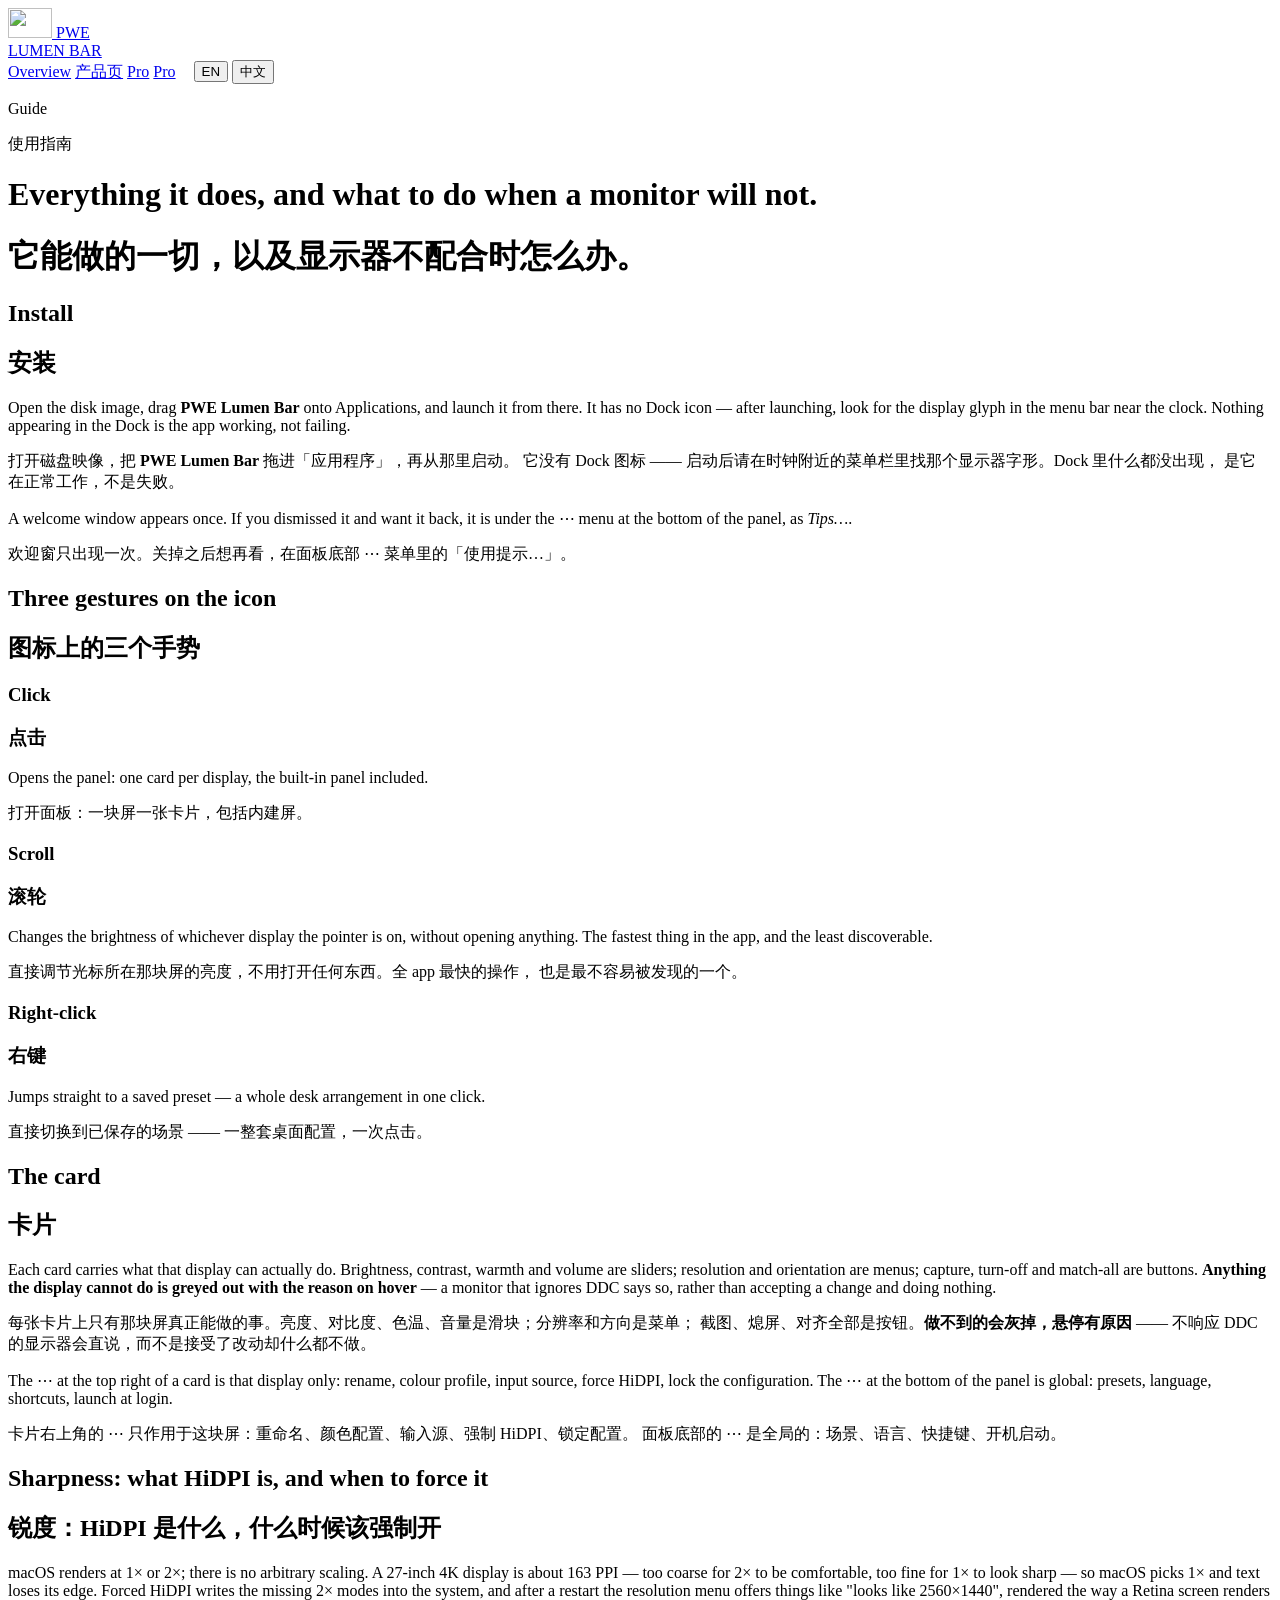
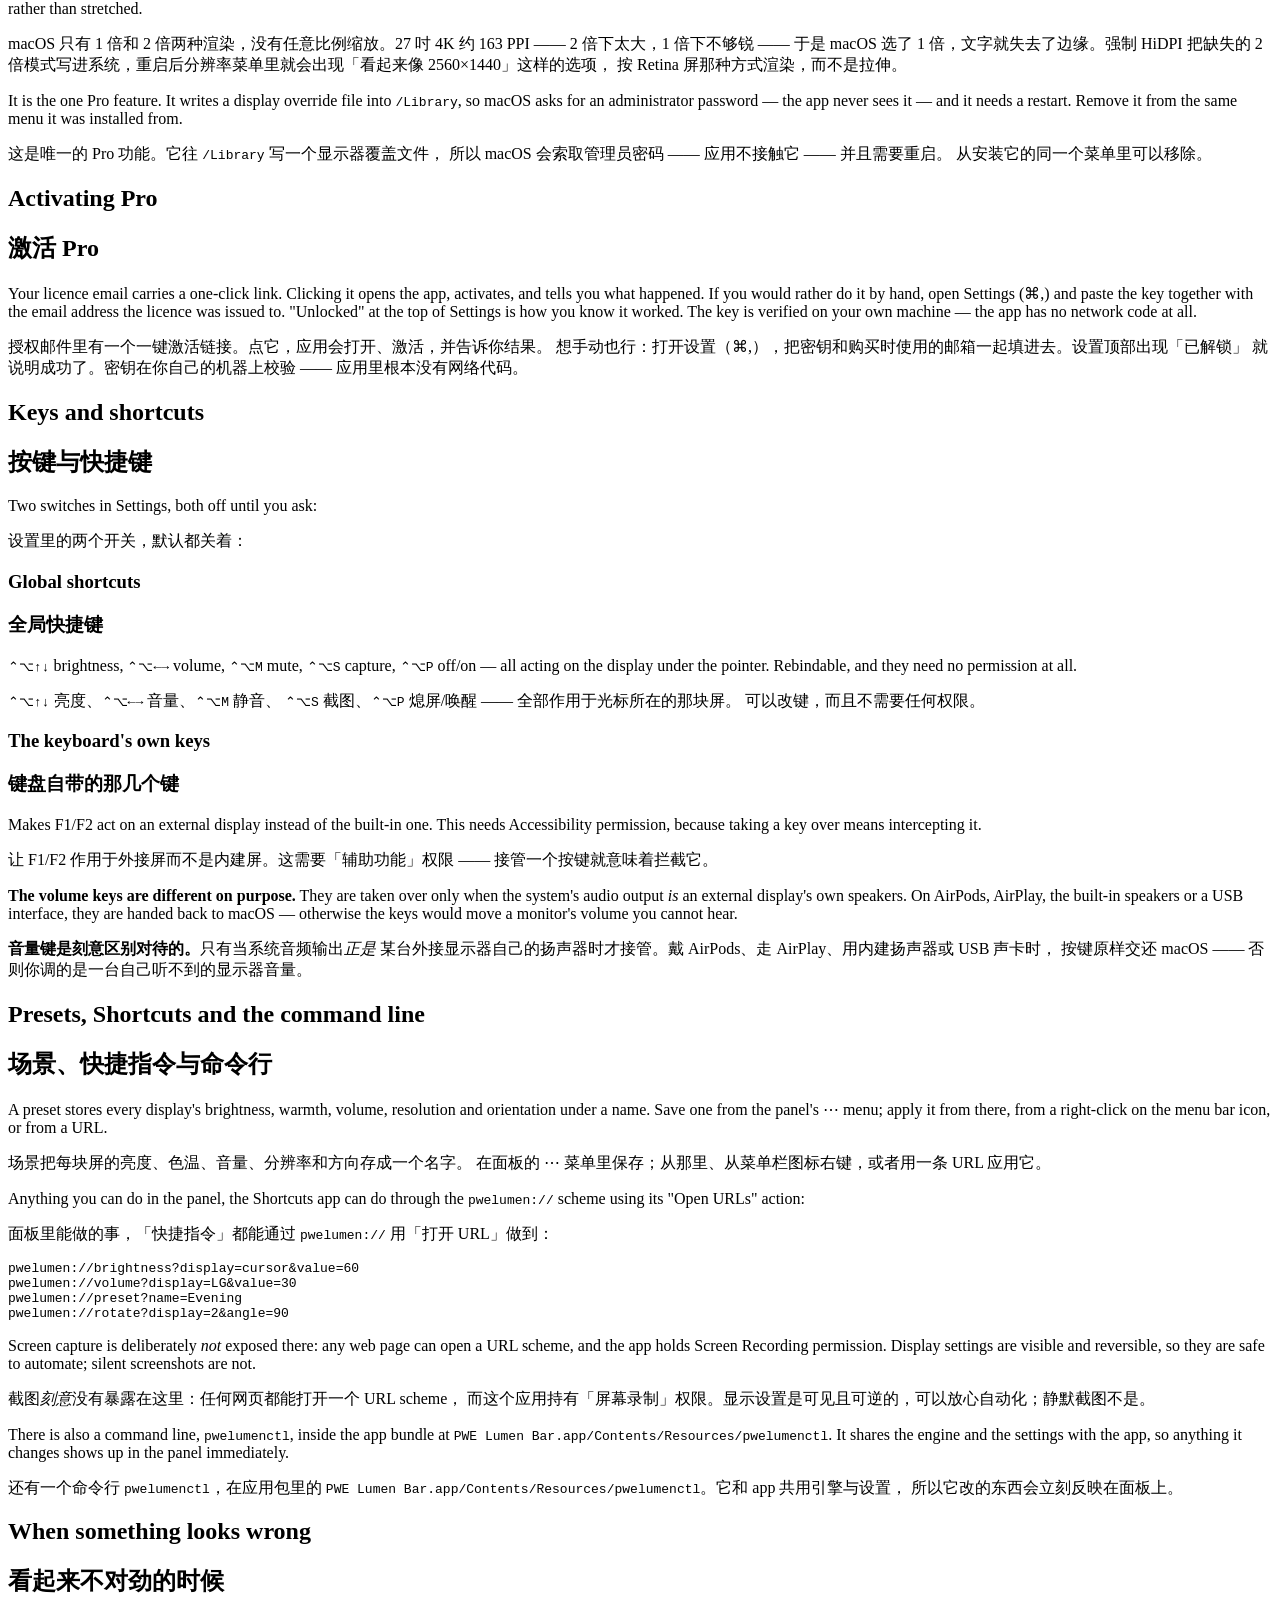
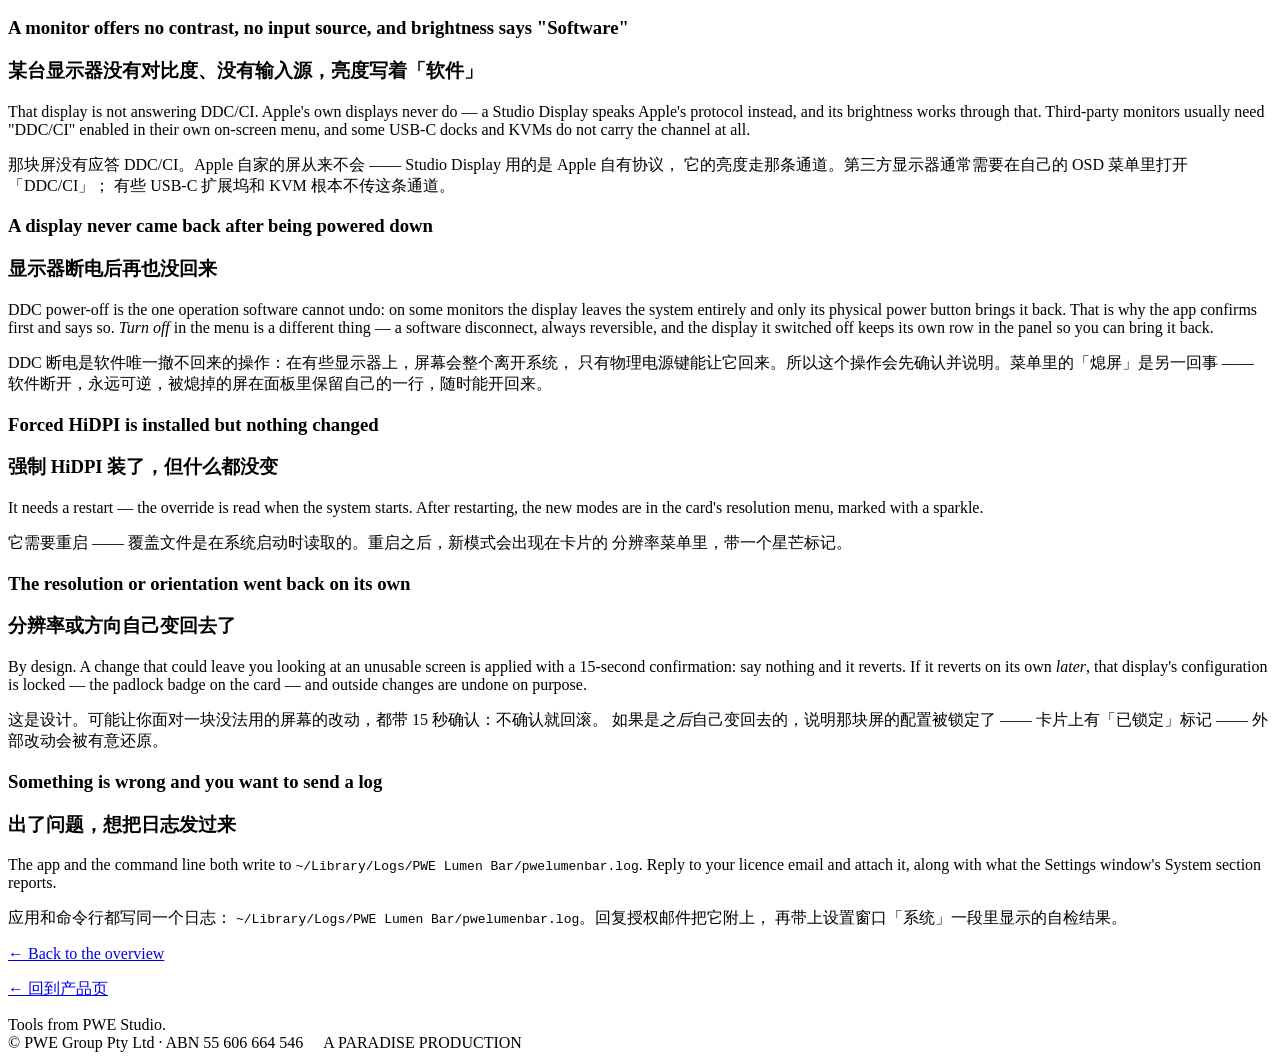
==== site/public/lumen/guide.html @ f070adae "Ship the landing page at /lumen, priced, with a guide The page moves to /lumen to match the URL the " ====
<!DOCTYPE html>
<html lang="en">
<head>
<meta charset="utf-8">
<meta name="viewport" content="width=device-width, initial-scale=1">
<title>PWE Lumen Bar — guide</title>
<meta name="description" content="How to use PWE Lumen Bar: the three menu bar gestures, the panel, presets, HiDPI, shortcuts, the URL scheme, the command line, and what to do when a monitor will not cooperate.">
<link rel="preconnect" href="https://fonts.googleapis.com">
<link rel="preconnect" href="https://fonts.gstatic.com" crossorigin>
<link href="https://fonts.googleapis.com/css2?family=Inter:wght@400;500;600&family=Playfair+Display:wght@500;600&display=swap" rel="stylesheet">
<link rel="stylesheet" href="/style.css">
<link rel="icon" href="/favicon.ico" sizes="any">
<link rel="icon" href="/favicon.svg" type="image/svg+xml">
<link rel="apple-touch-icon" href="/apple-touch-icon.png">
<link rel="manifest" href="/site.webmanifest">
<link rel="canonical" href="https://pwestudio.site/lumen/guide">
<meta property="og:type" content="article">
<meta property="og:site_name" content="PWE Studio">
<meta property="og:url" content="https://pwestudio.site/lumen/guide">
<meta property="og:title" content="PWE Lumen Bar — guide">
<meta property="og:description" content="The three gestures, the panel, presets, HiDPI, shortcuts, automation, and what to do when a monitor will not cooperate.">
<meta name="theme-color" content="#0E1729">
</head>
<body>

<header class="band">
  <div class="wrap wide">
    <div class="bar">
      <a class="lockup" href="/">
        <img src="/wing-amber.svg" alt="" width="44" height="30">
        <span><span class="pwe">PWE</span><br><span class="sub">LUMEN&nbsp;BAR</span></span>
      </a>
      <div style="display:flex;align-items:center;gap:18px">
        <nav>
          <a href="/lumen" data-lang="en">Overview</a>
          <a href="/lumen" data-lang="zh">产品页</a>
          <a href="/lumen#pro" data-lang="en">Pro</a>
          <a href="/lumen#pro" data-lang="zh">Pro</a>
        </nav>
        <div class="langs">
          <button type="button" data-set="en" aria-pressed="true">EN</button>
          <button type="button" data-set="zh" aria-pressed="false">中文</button>
        </div>
      </div>
    </div>

    <p class="eyebrow" data-lang="en">Guide</p>
    <p class="eyebrow" data-lang="zh">使用指南</p>
    <h1 data-lang="en">Everything it does, and what to do when a monitor will not.</h1>
    <h1 data-lang="zh">它能做的一切，以及显示器不配合时怎么办。</h1>
  </div>
</header>

<main class="wrap">

  <h2 data-lang="en">Install</h2>
  <h2 data-lang="zh">安装</h2>
  <p data-lang="en">Open the disk image, drag <strong>PWE Lumen Bar</strong> onto Applications, and launch
    it from there. It has no Dock icon — after launching, look for the display glyph in the menu bar near
    the clock. Nothing appearing in the Dock is the app working, not failing.</p>
  <p data-lang="zh">打开磁盘映像，把 <strong>PWE Lumen Bar</strong> 拖进「应用程序」，再从那里启动。
    它没有 Dock 图标 —— 启动后请在时钟附近的菜单栏里找那个显示器字形。Dock 里什么都没出现，
    是它在正常工作，不是失败。</p>
  <p data-lang="en">A welcome window appears once. If you dismissed it and want it back, it is under the
    ⋯ menu at the bottom of the panel, as <em>Tips…</em>.</p>
  <p data-lang="zh">欢迎窗只出现一次。关掉之后想再看，在面板底部 ⋯ 菜单里的「使用提示…」。</p>

  <h2 data-lang="en">Three gestures on the icon</h2>
  <h2 data-lang="zh">图标上的三个手势</h2>
  <div class="grid">
    <div class="card">
      <h3 data-lang="en">Click</h3>
      <h3 data-lang="zh">点击</h3>
      <p data-lang="en">Opens the panel: one card per display, the built-in panel included.</p>
      <p data-lang="zh">打开面板：一块屏一张卡片，包括内建屏。</p>
    </div>
    <div class="card">
      <h3 data-lang="en">Scroll</h3>
      <h3 data-lang="zh">滚轮</h3>
      <p data-lang="en">Changes the brightness of whichever display the pointer is on, without opening
        anything. The fastest thing in the app, and the least discoverable.</p>
      <p data-lang="zh">直接调节光标所在那块屏的亮度，不用打开任何东西。全 app 最快的操作，
        也是最不容易被发现的一个。</p>
    </div>
    <div class="card">
      <h3 data-lang="en">Right-click</h3>
      <h3 data-lang="zh">右键</h3>
      <p data-lang="en">Jumps straight to a saved preset — a whole desk arrangement in one click.</p>
      <p data-lang="zh">直接切换到已保存的场景 —— 一整套桌面配置，一次点击。</p>
    </div>
  </div>

  <h2 data-lang="en">The card</h2>
  <h2 data-lang="zh">卡片</h2>
  <p data-lang="en">Each card carries what that display can actually do. Brightness, contrast, warmth and
    volume are sliders; resolution and orientation are menus; capture, turn-off and match-all are
    buttons. <strong>Anything the display cannot do is greyed out with the reason on hover</strong> — a
    monitor that ignores DDC says so, rather than accepting a change and doing nothing.</p>
  <p data-lang="zh">每张卡片上只有那块屏真正能做的事。亮度、对比度、色温、音量是滑块；分辨率和方向是菜单；
    截图、熄屏、对齐全部是按钮。<strong>做不到的会灰掉，悬停有原因</strong> ——
    不响应 DDC 的显示器会直说，而不是接受了改动却什么都不做。</p>
  <p data-lang="en">The ⋯ at the top right of a card is that display only: rename, colour profile, input
    source, force HiDPI, lock the configuration. The ⋯ at the bottom of the panel is global: presets,
    language, shortcuts, launch at login.</p>
  <p data-lang="zh">卡片右上角的 ⋯ 只作用于这块屏：重命名、颜色配置、输入源、强制 HiDPI、锁定配置。
    面板底部的 ⋯ 是全局的：场景、语言、快捷键、开机启动。</p>

  <h2 data-lang="en">Sharpness: what HiDPI is, and when to force it</h2>
  <h2 data-lang="zh">锐度：HiDPI 是什么，什么时候该强制开</h2>
  <p data-lang="en">macOS renders at 1× or 2×; there is no arbitrary scaling. A 27-inch 4K display is
    about 163 PPI — too coarse for 2× to be comfortable, too fine for 1× to look sharp — so macOS picks
    1× and text loses its edge. Forced HiDPI writes the missing 2× modes into the system, and after a
    restart the resolution menu offers things like "looks like 2560×1440", rendered the way a Retina
    screen renders rather than stretched.</p>
  <p data-lang="zh">macOS 只有 1 倍和 2 倍两种渲染，没有任意比例缩放。27 吋 4K 约 163 PPI ——
    2 倍下太大，1 倍下不够锐 —— 于是 macOS 选了 1 倍，文字就失去了边缘。强制 HiDPI 把缺失的
    2 倍模式写进系统，重启后分辨率菜单里就会出现「看起来像 2560×1440」这样的选项，
    按 Retina 屏那种方式渲染，而不是拉伸。</p>
  <p data-lang="en">It is the one Pro feature. It writes a display override file into <code>/Library</code>,
    so macOS asks for an administrator password — the app never sees it — and it needs a restart. Remove
    it from the same menu it was installed from.</p>
  <p data-lang="zh">这是唯一的 Pro 功能。它往 <code>/Library</code> 写一个显示器覆盖文件，
    所以 macOS 会索取管理员密码 —— 应用不接触它 —— 并且需要重启。
    从安装它的同一个菜单里可以移除。</p>

  <h2 data-lang="en">Activating Pro</h2>
  <h2 data-lang="zh">激活 Pro</h2>
  <p data-lang="en">Your licence email carries a one-click link. Clicking it opens the app, activates, and
    tells you what happened. If you would rather do it by hand, open Settings (⌘,) and paste the key
    together with the email address the licence was issued to. "Unlocked" at the top of Settings is how
    you know it worked. The key is verified on your own machine — the app has no network code at all.</p>
  <p data-lang="zh">授权邮件里有一个一键激活链接。点它，应用会打开、激活，并告诉你结果。
    想手动也行：打开设置（⌘,），把密钥和购买时使用的邮箱一起填进去。设置顶部出现「已解锁」
    就说明成功了。密钥在你自己的机器上校验 —— 应用里根本没有网络代码。</p>

  <h2 data-lang="en">Keys and shortcuts</h2>
  <h2 data-lang="zh">按键与快捷键</h2>
  <p data-lang="en">Two switches in Settings, both off until you ask:</p>
  <p data-lang="zh">设置里的两个开关，默认都关着：</p>
  <div class="grid">
    <div class="card">
      <h3 data-lang="en">Global shortcuts</h3>
      <h3 data-lang="zh">全局快捷键</h3>
      <p data-lang="en"><code>⌃⌥↑↓</code> brightness, <code>⌃⌥←→</code> volume, <code>⌃⌥M</code> mute,
        <code>⌃⌥S</code> capture, <code>⌃⌥P</code> off/on — all acting on the display under the pointer.
        Rebindable, and they need no permission at all.</p>
      <p data-lang="zh"><code>⌃⌥↑↓</code> 亮度、<code>⌃⌥←→</code> 音量、<code>⌃⌥M</code> 静音、
        <code>⌃⌥S</code> 截图、<code>⌃⌥P</code> 熄屏/唤醒 —— 全部作用于光标所在的那块屏。
        可以改键，而且不需要任何权限。</p>
    </div>
    <div class="card">
      <h3 data-lang="en">The keyboard's own keys</h3>
      <h3 data-lang="zh">键盘自带的那几个键</h3>
      <p data-lang="en">Makes F1/F2 act on an external display instead of the built-in one. This needs
        Accessibility permission, because taking a key over means intercepting it.</p>
      <p data-lang="zh">让 F1/F2 作用于外接屏而不是内建屏。这需要「辅助功能」权限 ——
        接管一个按键就意味着拦截它。</p>
    </div>
  </div>
  <p data-lang="en"><strong>The volume keys are different on purpose.</strong> They are taken over only
    when the system's audio output <em>is</em> an external display's own speakers. On AirPods, AirPlay,
    the built-in speakers or a USB interface, they are handed back to macOS — otherwise the keys would
    move a monitor's volume you cannot hear.</p>
  <p data-lang="zh"><strong>音量键是刻意区别对待的。</strong>只有当系统音频输出<em>正是</em>
    某台外接显示器自己的扬声器时才接管。戴 AirPods、走 AirPlay、用内建扬声器或 USB 声卡时，
    按键原样交还 macOS —— 否则你调的是一台自己听不到的显示器音量。</p>

  <h2 data-lang="en">Presets, Shortcuts and the command line</h2>
  <h2 data-lang="zh">场景、快捷指令与命令行</h2>
  <p data-lang="en">A preset stores every display's brightness, warmth, volume, resolution and
    orientation under a name. Save one from the panel's ⋯ menu; apply it from there, from a right-click
    on the menu bar icon, or from a URL.</p>
  <p data-lang="zh">场景把每块屏的亮度、色温、音量、分辨率和方向存成一个名字。
    在面板的 ⋯ 菜单里保存；从那里、从菜单栏图标右键，或者用一条 URL 应用它。</p>
  <p data-lang="en">Anything you can do in the panel, the Shortcuts app can do through the
    <code>pwelumen://</code> scheme using its "Open URLs" action:</p>
  <p data-lang="zh">面板里能做的事，「快捷指令」都能通过 <code>pwelumen://</code> 用「打开 URL」做到：</p>
  <pre><code>pwelumen://brightness?display=cursor&amp;value=60
pwelumen://volume?display=LG&amp;value=30
pwelumen://preset?name=Evening
pwelumen://rotate?display=2&amp;angle=90</code></pre>
  <p data-lang="en">Screen capture is deliberately <em>not</em> exposed there: any web page can open a
    URL scheme, and the app holds Screen Recording permission. Display settings are visible and
    reversible, so they are safe to automate; silent screenshots are not.</p>
  <p data-lang="zh">截图<em>刻意</em>没有暴露在这里：任何网页都能打开一个 URL scheme，
    而这个应用持有「屏幕录制」权限。显示设置是可见且可逆的，可以放心自动化；静默截图不是。</p>
  <p data-lang="en">There is also a command line, <code>pwelumenctl</code>, inside the app bundle at
    <code>PWE Lumen Bar.app/Contents/Resources/pwelumenctl</code>. It shares the engine and the settings
    with the app, so anything it changes shows up in the panel immediately.</p>
  <p data-lang="zh">还有一个命令行 <code>pwelumenctl</code>，在应用包里的
    <code>PWE Lumen Bar.app/Contents/Resources/pwelumenctl</code>。它和 app 共用引擎与设置，
    所以它改的东西会立刻反映在面板上。</p>

  <h2 data-lang="en">When something looks wrong</h2>
  <h2 data-lang="zh">看起来不对劲的时候</h2>

  <h3 data-lang="en">A monitor offers no contrast, no input source, and brightness says "Software"</h3>
  <h3 data-lang="zh">某台显示器没有对比度、没有输入源，亮度写着「软件」</h3>
  <p data-lang="en">That display is not answering DDC/CI. Apple's own displays never do — a Studio
    Display speaks Apple's protocol instead, and its brightness works through that. Third-party monitors
    usually need "DDC/CI" enabled in their own on-screen menu, and some USB-C docks and KVMs do not carry
    the channel at all.</p>
  <p data-lang="zh">那块屏没有应答 DDC/CI。Apple 自家的屏从来不会 —— Studio Display 用的是 Apple 自有协议，
    它的亮度走那条通道。第三方显示器通常需要在自己的 OSD 菜单里打开「DDC/CI」；
    有些 USB-C 扩展坞和 KVM 根本不传这条通道。</p>

  <h3 data-lang="en">A display never came back after being powered down</h3>
  <h3 data-lang="zh">显示器断电后再也没回来</h3>
  <p data-lang="en">DDC power-off is the one operation software cannot undo: on some monitors the display
    leaves the system entirely and only its physical power button brings it back. That is why the app
    confirms first and says so. <em>Turn off</em> in the menu is a different thing — a software
    disconnect, always reversible, and the display it switched off keeps its own row in the panel so you
    can bring it back.</p>
  <p data-lang="zh">DDC 断电是软件唯一撤不回来的操作：在有些显示器上，屏幕会整个离开系统，
    只有物理电源键能让它回来。所以这个操作会先确认并说明。菜单里的「熄屏」是另一回事 ——
    软件断开，永远可逆，被熄掉的屏在面板里保留自己的一行，随时能开回来。</p>

  <h3 data-lang="en">Forced HiDPI is installed but nothing changed</h3>
  <h3 data-lang="zh">强制 HiDPI 装了，但什么都没变</h3>
  <p data-lang="en">It needs a restart — the override is read when the system starts. After restarting,
    the new modes are in the card's resolution menu, marked with a sparkle.</p>
  <p data-lang="zh">它需要重启 —— 覆盖文件是在系统启动时读取的。重启之后，新模式会出现在卡片的
    分辨率菜单里，带一个星芒标记。</p>

  <h3 data-lang="en">The resolution or orientation went back on its own</h3>
  <h3 data-lang="zh">分辨率或方向自己变回去了</h3>
  <p data-lang="en">By design. A change that could leave you looking at an unusable screen is applied with
    a 15-second confirmation: say nothing and it reverts. If it reverts on its own <em>later</em>, that
    display's configuration is locked — the padlock badge on the card — and outside changes are undone
    on purpose.</p>
  <p data-lang="zh">这是设计。可能让你面对一块没法用的屏幕的改动，都带 15 秒确认：不确认就回滚。
    如果是<em>之后</em>自己变回去的，说明那块屏的配置被锁定了 —— 卡片上有「已锁定」标记 ——
    外部改动会被有意还原。</p>

  <h3 data-lang="en">Something is wrong and you want to send a log</h3>
  <h3 data-lang="zh">出了问题，想把日志发过来</h3>
  <p data-lang="en">The app and the command line both write to
    <code>~/Library/Logs/PWE Lumen Bar/pwelumenbar.log</code>. Reply to your licence email and attach
    it, along with what the Settings window's System section reports.</p>
  <p data-lang="zh">应用和命令行都写同一个日志：
    <code>~/Library/Logs/PWE Lumen Bar/pwelumenbar.log</code>。回复授权邮件把它附上，
    再带上设置窗口「系统」一段里显示的自检结果。</p>

  <p data-lang="en"><a class="cta light" href="/lumen">← Back to the overview</a></p>
  <p data-lang="zh"><a class="cta light" href="/lumen">← 回到产品页</a></p>

</main>

<footer class="wrap wide">
  <span><span class="sig">Tools from PWE Studio.</span><br>© PWE Group Pty Ltd · ABN 55 606 664 546</span>
  <span class="credit"><img src="/wing-navy.svg" alt="" width="16" height="11">A PARADISE PRODUCTION</span>
</footer>

<script>
(function () {
  var saved = null;
  try { saved = localStorage.getItem("pwe-lang"); } catch (e) {}
  var prefersZh = (navigator.language || "en").toLowerCase().indexOf("zh") === 0;
  set(saved || (prefersZh ? "zh" : "en"));
  document.querySelectorAll(".langs button").forEach(function (b) {
    b.addEventListener("click", function () { set(b.dataset.set); });
  });
  function set(l) {
    document.documentElement.lang = l;
    try { localStorage.setItem("pwe-lang", l); } catch (e) {}
    document.querySelectorAll(".langs button").forEach(function (b) {
      b.setAttribute("aria-pressed", String(b.dataset.set === l));
    });
  }
})();
</script>
</body>
</html>
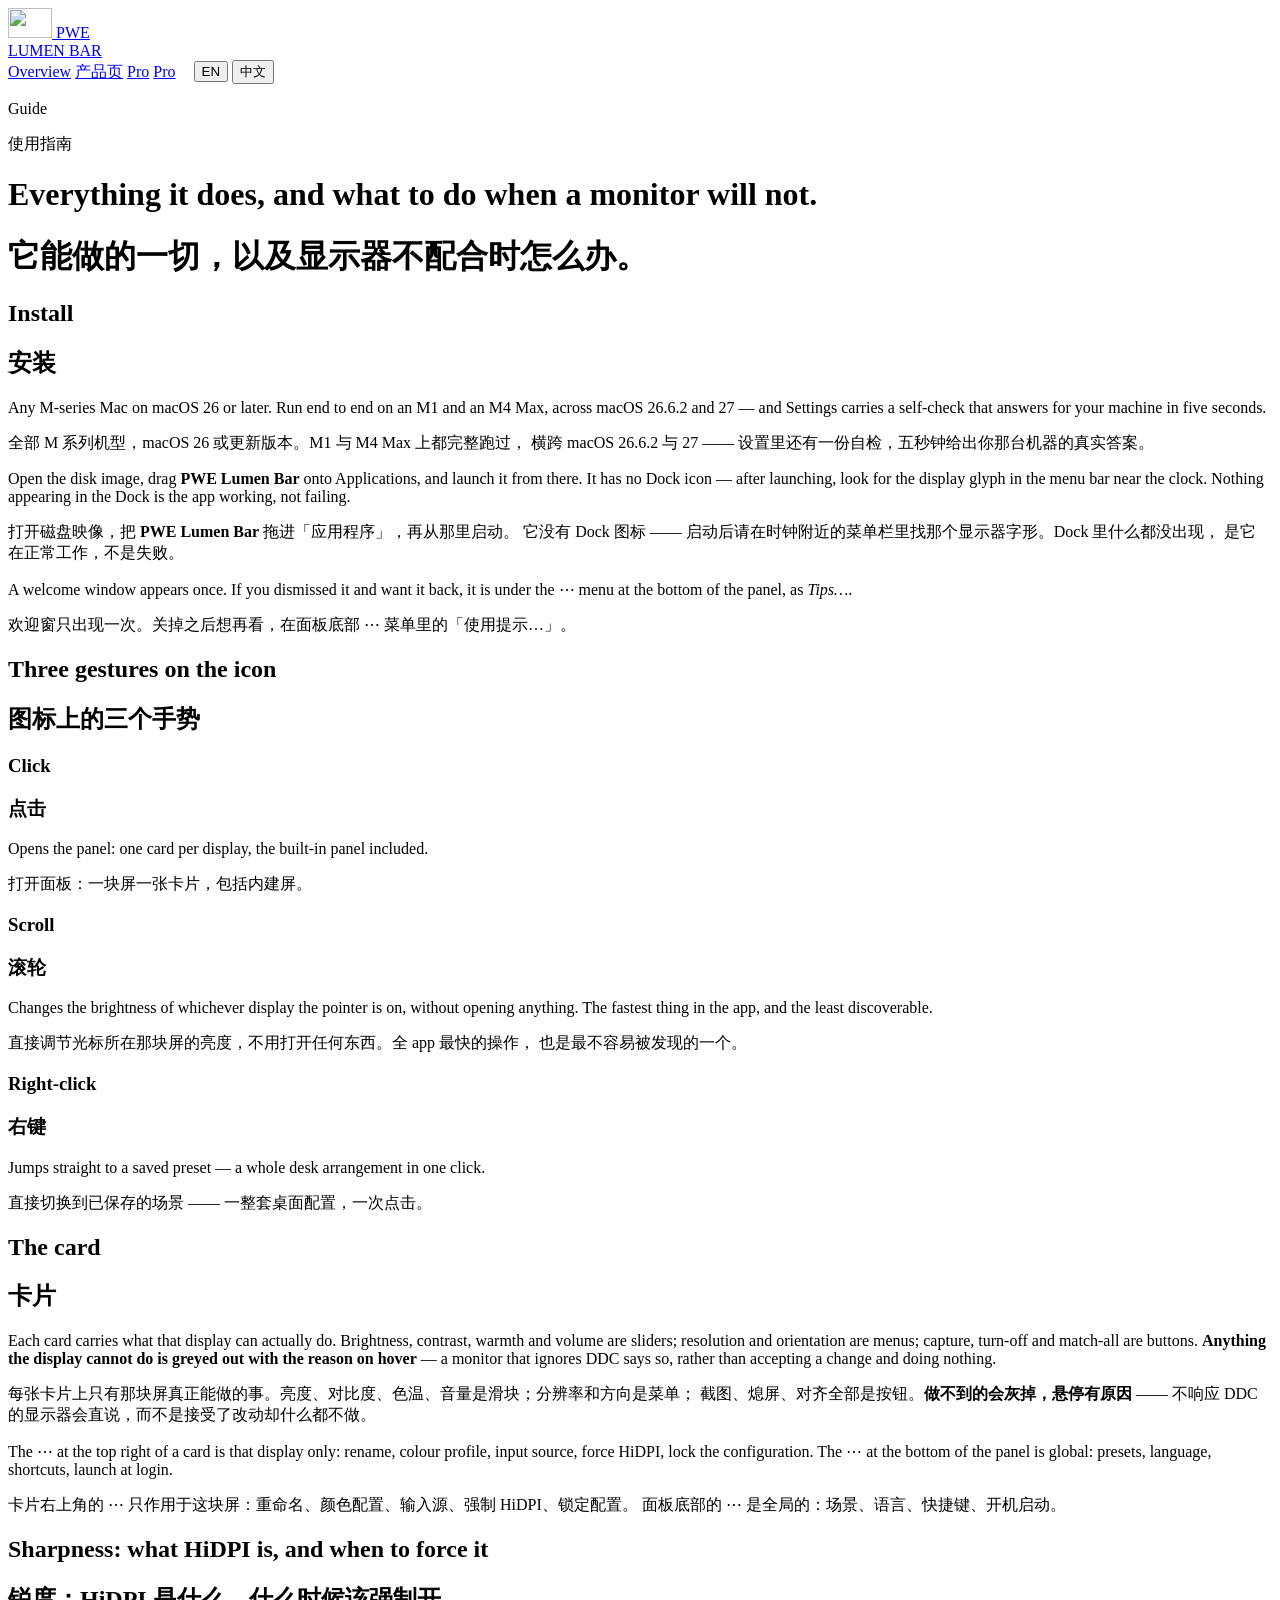
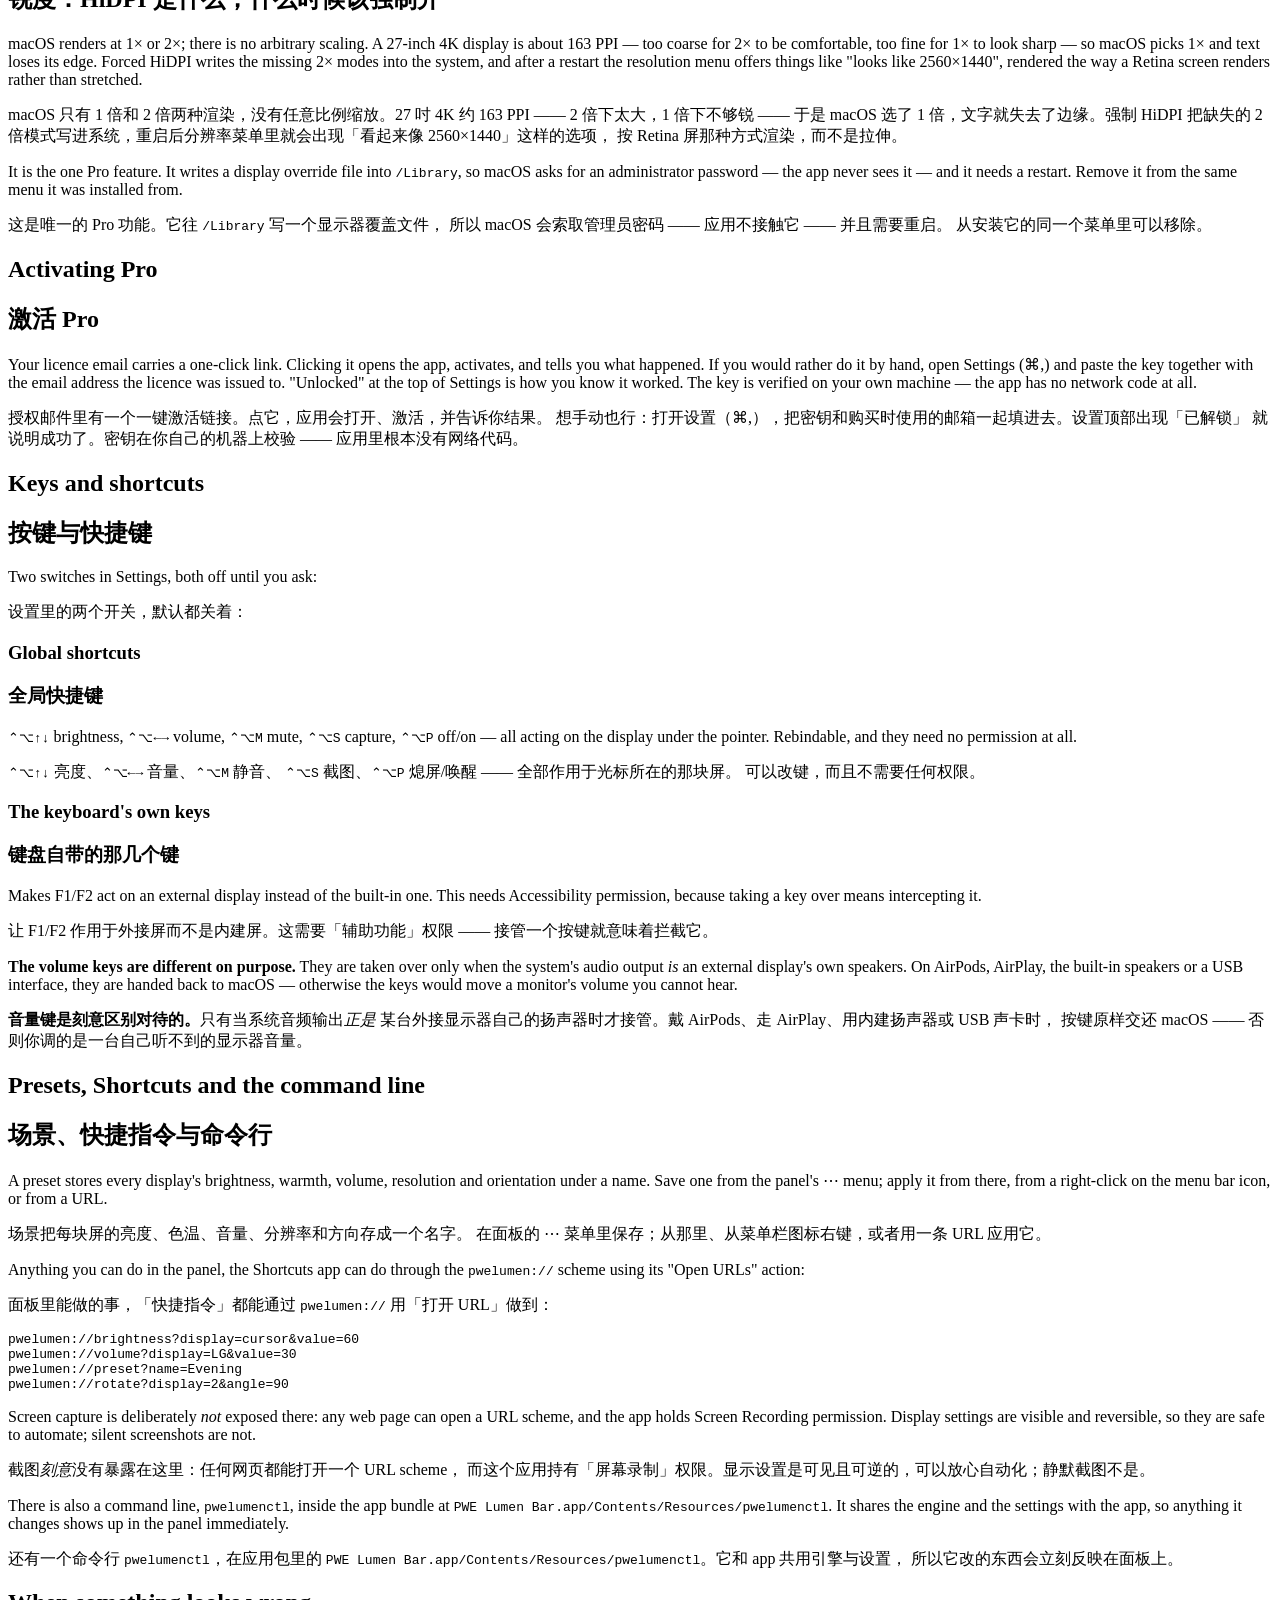
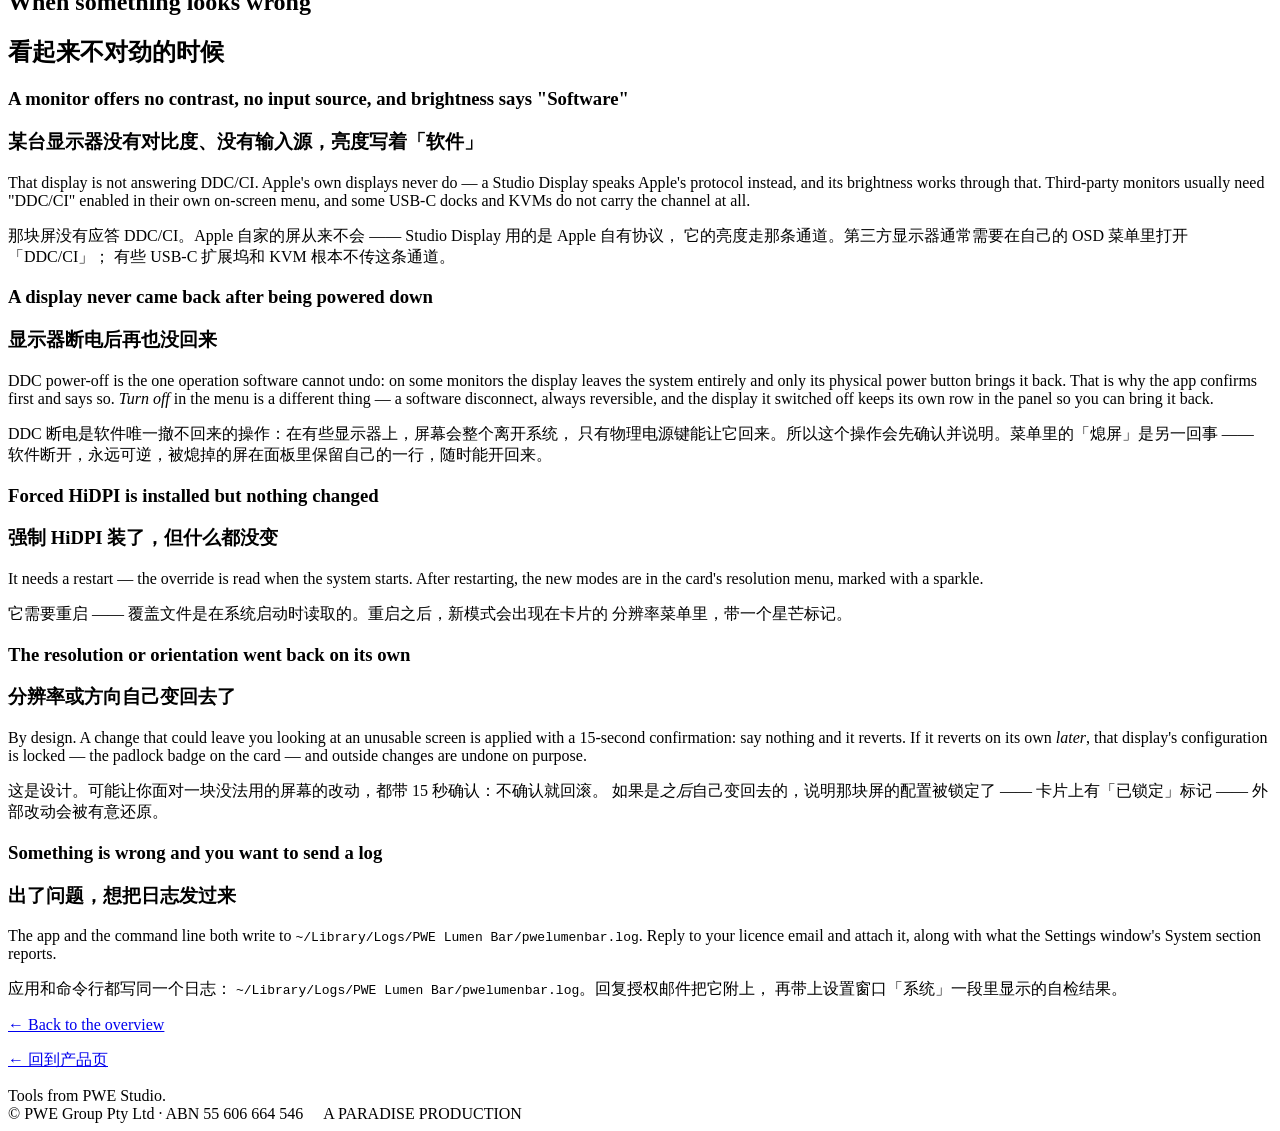
==== commit b858278a: "Say every M-series chip, and say why that is a claim about the code M1 and M4 Max both come back gre" ====
--- a/site/public/lumen/guide.html
+++ b/site/public/lumen/guide.html
@@ -55,6 +55,11 @@
 
   <h2 data-lang="en">Install</h2>
   <h2 data-lang="zh">安装</h2>
+  <p data-lang="en">Any M-series Mac on macOS 26 or later. Run end to end on an M1 and an M4 Max,
+    across macOS 26.6.2 and 27 — and Settings carries a self-check that answers for your machine in
+    five seconds.</p>
+  <p data-lang="zh">全部 M 系列机型，macOS 26 或更新版本。M1 与 M4 Max 上都完整跑过，
+    横跨 macOS 26.6.2 与 27 —— 设置里还有一份自检，五秒钟给出你那台机器的真实答案。</p>
   <p data-lang="en">Open the disk image, drag <strong>PWE Lumen Bar</strong> onto Applications, and launch
     it from there. It has no Dock icon — after launching, look for the display glyph in the menu bar near
     the clock. Nothing appearing in the Dock is the app working, not failing.</p>
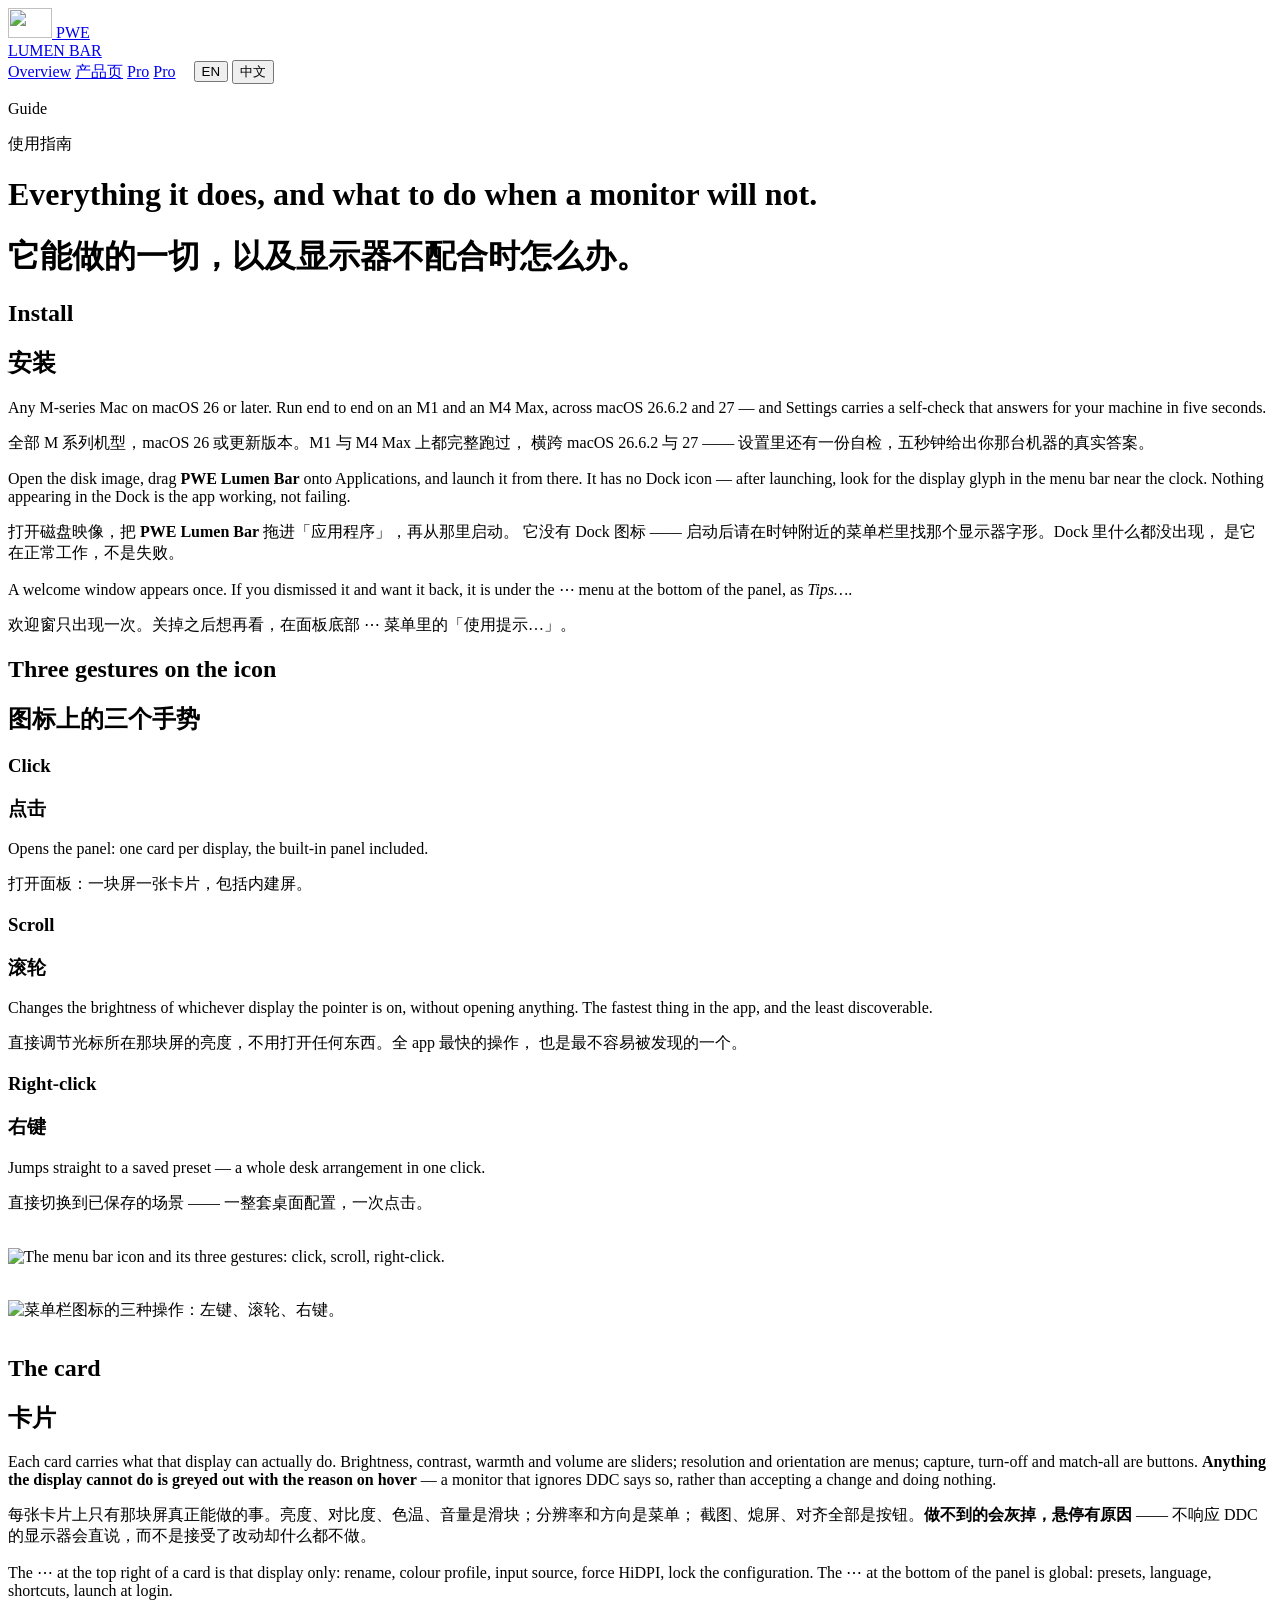
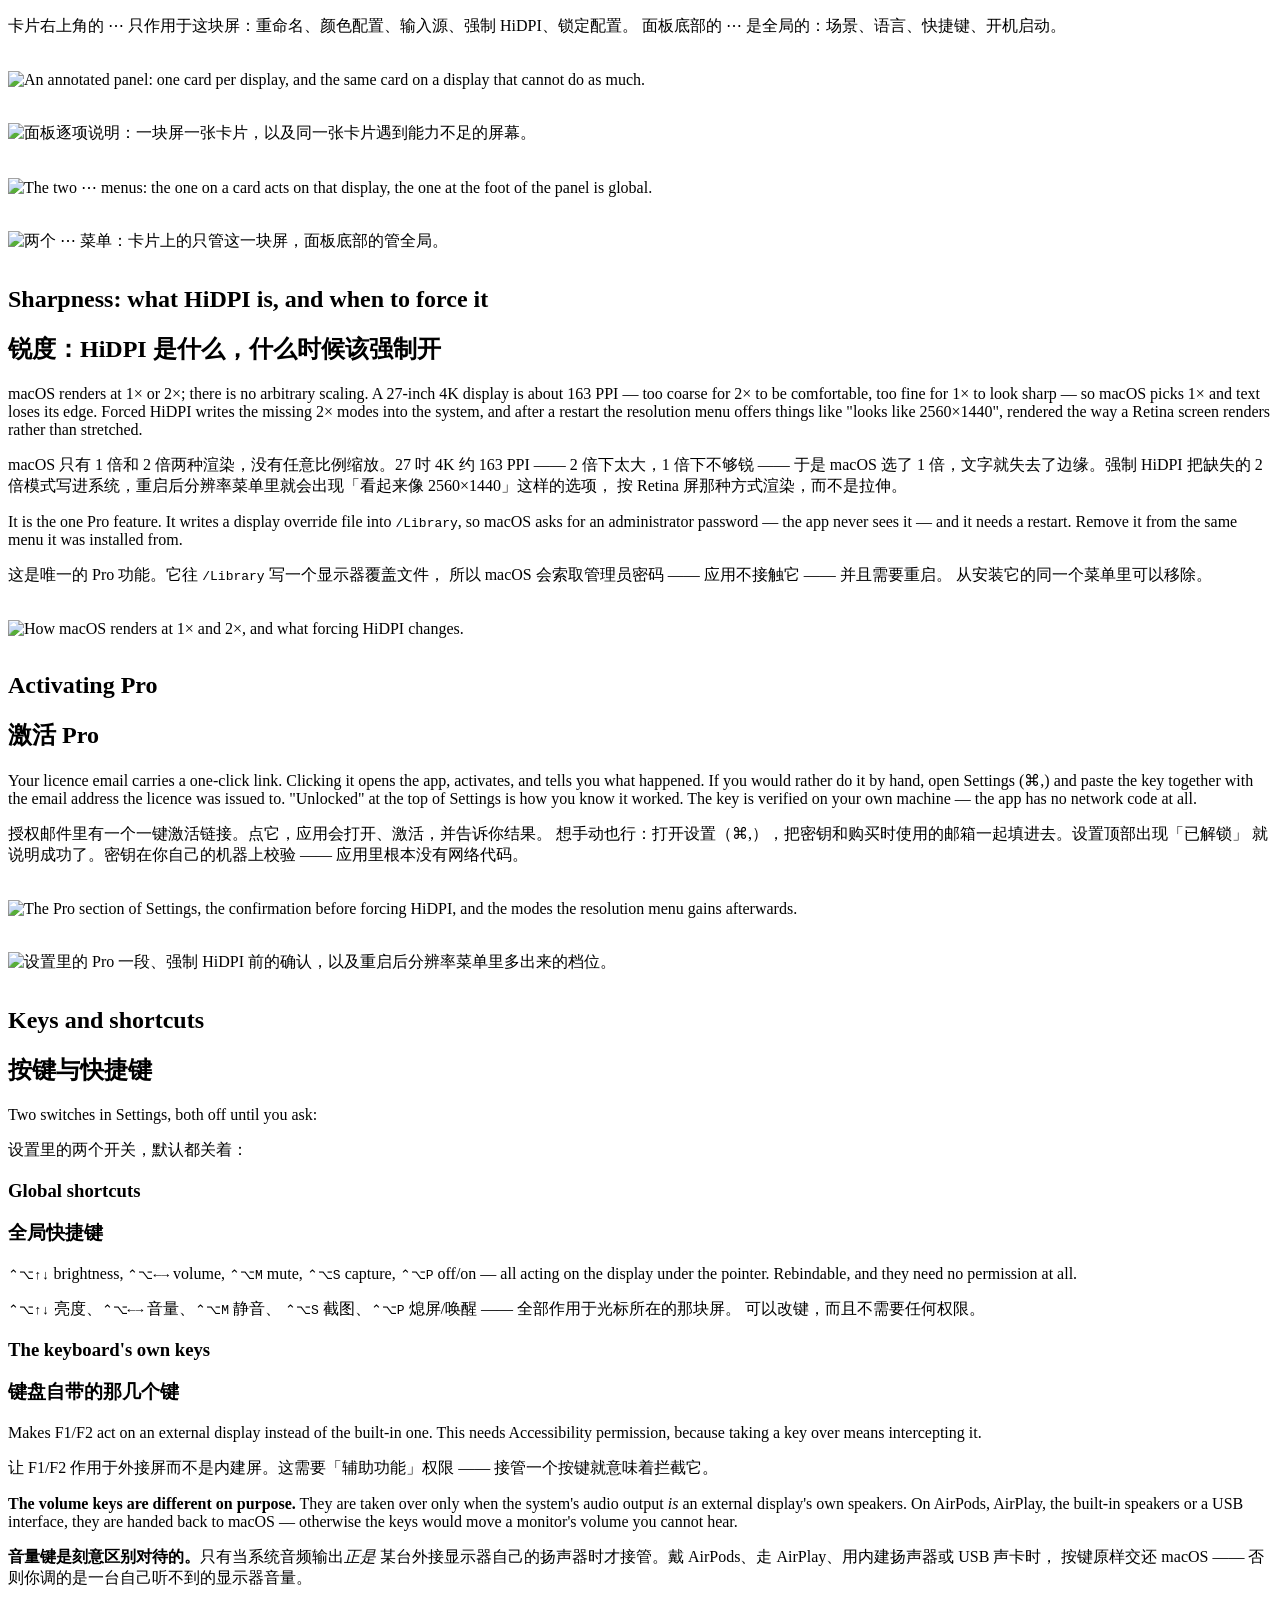
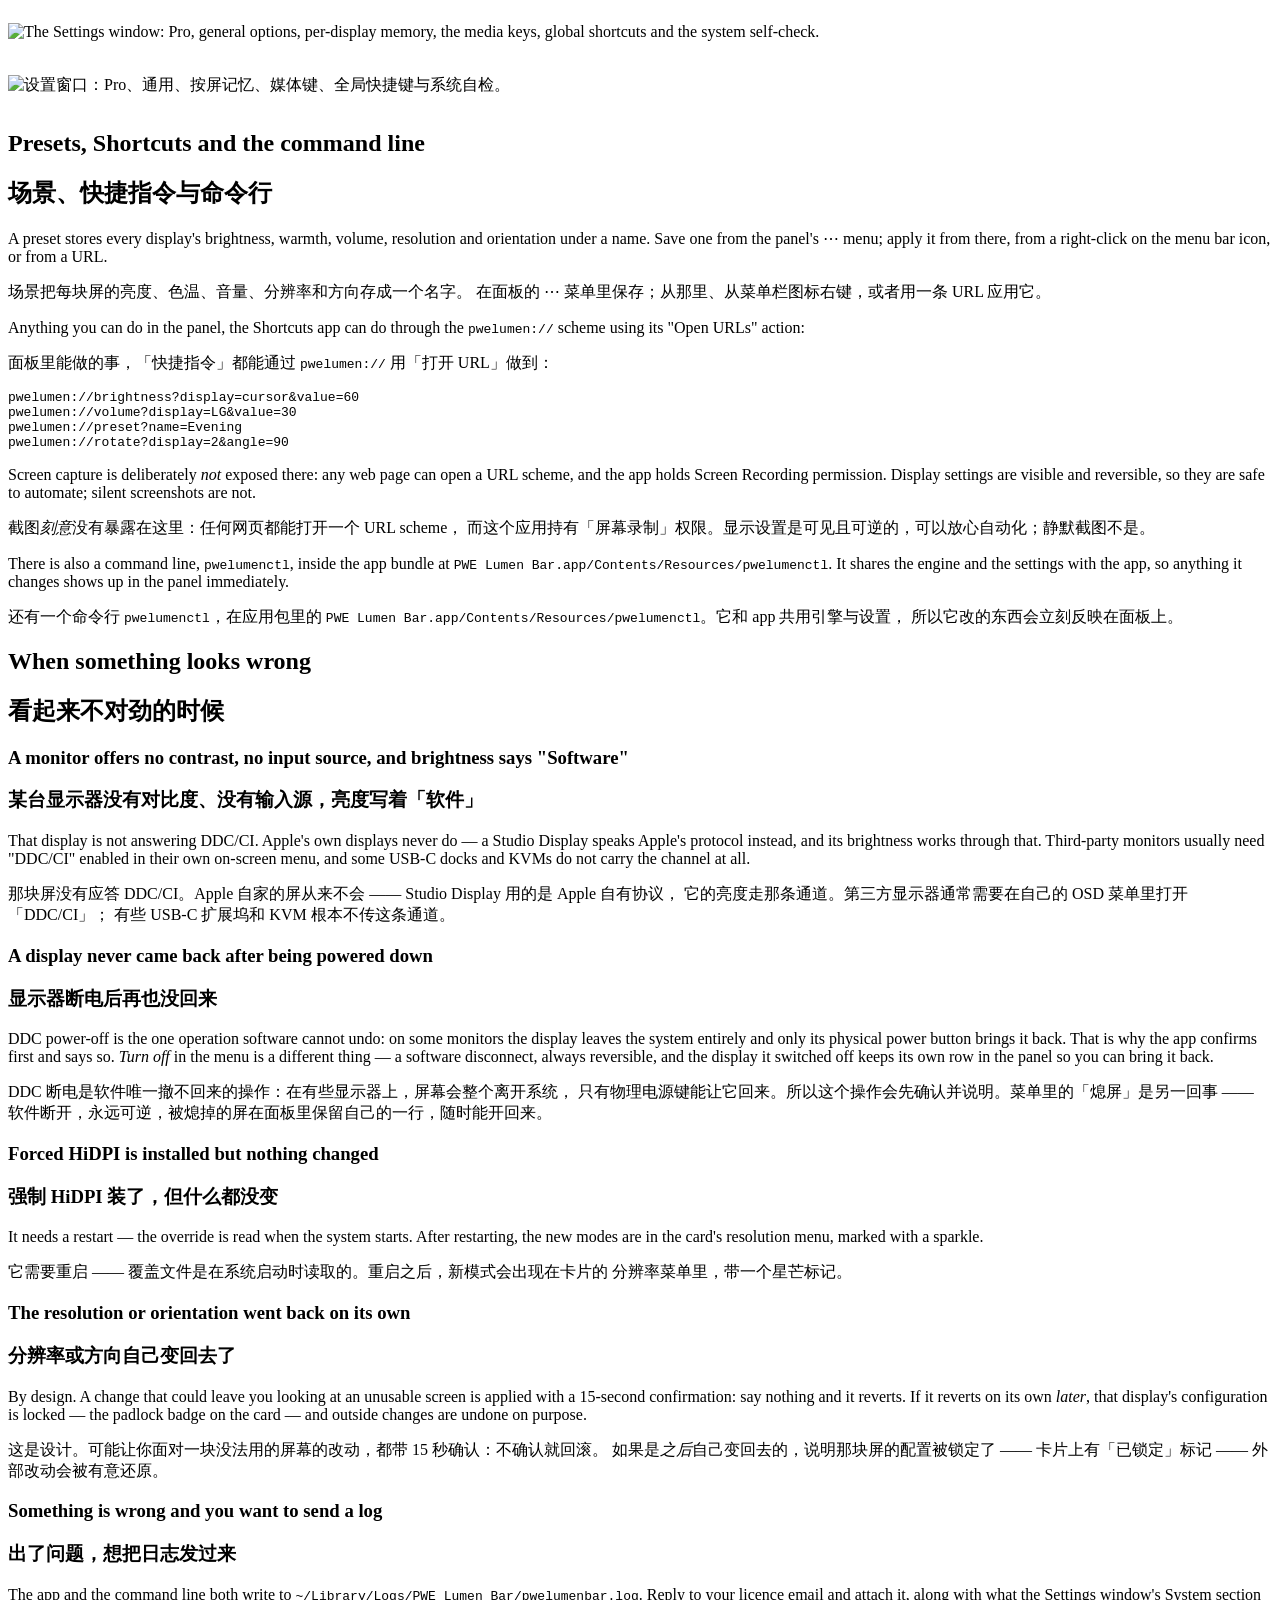
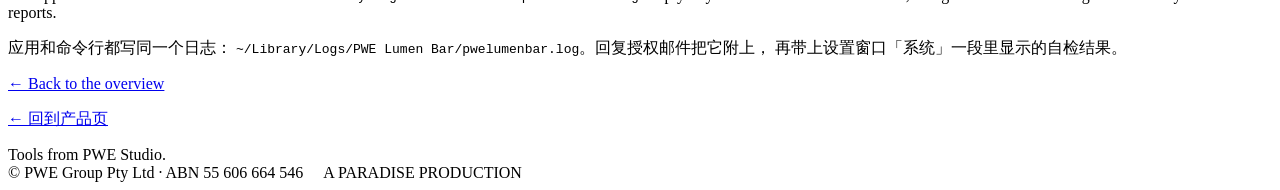
==== commit 69d2810e: "Give every figure an English twin, and put them on the site The guide figures were only ever drawn i" ====
--- a/site/public/lumen/guide.html
+++ b/site/public/lumen/guide.html
@@ -20,6 +20,11 @@
 <meta property="og:title" content="PWE Lumen Bar — guide">
 <meta property="og:description" content="The three gestures, the panel, presets, HiDPI, shortcuts, automation, and what to do when a monitor will not cooperate.">
 <meta name="theme-color" content="#0E1729">
+<style>
+/* Page-local: the figures. Everything else is the shared system in /style.css. */
+.lb-figure { margin: 34px 0; }
+.lb-figure img { display: block; width: 100%; height: auto; }
+</style>
 </head>
 <body>
 
@@ -95,6 +100,13 @@
     </div>
   </div>
 
+  <figure class="lb-figure" data-lang="en">
+    <img src="/lumen/img/guide-menubar-en.svg" alt="The menu bar icon and its three gestures: click, scroll, right-click." loading="lazy">
+  </figure>
+  <figure class="lb-figure" data-lang="zh">
+    <img src="/lumen/img/guide-menubar.svg" alt="菜单栏图标的三种操作：左键、滚轮、右键。" loading="lazy">
+  </figure>
+
   <h2 data-lang="en">The card</h2>
   <h2 data-lang="zh">卡片</h2>
   <p data-lang="en">Each card carries what that display can actually do. Brightness, contrast, warmth and
@@ -109,6 +121,19 @@
     language, shortcuts, launch at login.</p>
   <p data-lang="zh">卡片右上角的 ⋯ 只作用于这块屏：重命名、颜色配置、输入源、强制 HiDPI、锁定配置。
     面板底部的 ⋯ 是全局的：场景、语言、快捷键、开机启动。</p>
+
+  <figure class="lb-figure" data-lang="en">
+    <img src="/lumen/img/guide-menu-en.svg" alt="An annotated panel: one card per display, and the same card on a display that cannot do as much." loading="lazy">
+  </figure>
+  <figure class="lb-figure" data-lang="zh">
+    <img src="/lumen/img/guide-menu.svg" alt="面板逐项说明：一块屏一张卡片，以及同一张卡片遇到能力不足的屏幕。" loading="lazy">
+  </figure>
+  <figure class="lb-figure" data-lang="en">
+    <img src="/lumen/img/guide-actions-menu-en.svg" alt="The two ⋯ menus: the one on a card acts on that display, the one at the foot of the panel is global." loading="lazy">
+  </figure>
+  <figure class="lb-figure" data-lang="zh">
+    <img src="/lumen/img/guide-actions-menu.svg" alt="两个 ⋯ 菜单：卡片上的只管这一块屏，面板底部的管全局。" loading="lazy">
+  </figure>
 
   <h2 data-lang="en">Sharpness: what HiDPI is, and when to force it</h2>
   <h2 data-lang="zh">锐度：HiDPI 是什么，什么时候该强制开</h2>
@@ -128,6 +153,10 @@
     所以 macOS 会索取管理员密码 —— 应用不接触它 —— 并且需要重启。
     从安装它的同一个菜单里可以移除。</p>
 
+  <figure class="lb-figure">
+    <img src="/lumen/img/hidpi-explained.svg" alt="How macOS renders at 1× and 2×, and what forcing HiDPI changes." loading="lazy">
+  </figure>
+
   <h2 data-lang="en">Activating Pro</h2>
   <h2 data-lang="zh">激活 Pro</h2>
   <p data-lang="en">Your licence email carries a one-click link. Clicking it opens the app, activates, and
@@ -138,6 +167,13 @@
     想手动也行：打开设置（⌘,），把密钥和购买时使用的邮箱一起填进去。设置顶部出现「已解锁」
     就说明成功了。密钥在你自己的机器上校验 —— 应用里根本没有网络代码。</p>
 
+  <figure class="lb-figure" data-lang="en">
+    <img src="/lumen/img/guide-pro-en.svg" alt="The Pro section of Settings, the confirmation before forcing HiDPI, and the modes the resolution menu gains afterwards." loading="lazy">
+  </figure>
+  <figure class="lb-figure" data-lang="zh">
+    <img src="/lumen/img/guide-pro.svg" alt="设置里的 Pro 一段、强制 HiDPI 前的确认，以及重启后分辨率菜单里多出来的档位。" loading="lazy">
+  </figure>
+
   <h2 data-lang="en">Keys and shortcuts</h2>
   <h2 data-lang="zh">按键与快捷键</h2>
   <p data-lang="en">Two switches in Settings, both off until you ask:</p>
@@ -169,6 +205,13 @@
   <p data-lang="zh"><strong>音量键是刻意区别对待的。</strong>只有当系统音频输出<em>正是</em>
     某台外接显示器自己的扬声器时才接管。戴 AirPods、走 AirPlay、用内建扬声器或 USB 声卡时，
     按键原样交还 macOS —— 否则你调的是一台自己听不到的显示器音量。</p>
+
+  <figure class="lb-figure" data-lang="en">
+    <img src="/lumen/img/guide-settings-en.svg" alt="The Settings window: Pro, general options, per-display memory, the media keys, global shortcuts and the system self-check." loading="lazy">
+  </figure>
+  <figure class="lb-figure" data-lang="zh">
+    <img src="/lumen/img/guide-settings.svg" alt="设置窗口：Pro、通用、按屏记忆、媒体键、全局快捷键与系统自检。" loading="lazy">
+  </figure>
 
   <h2 data-lang="en">Presets, Shortcuts and the command line</h2>
   <h2 data-lang="zh">场景、快捷指令与命令行</h2>
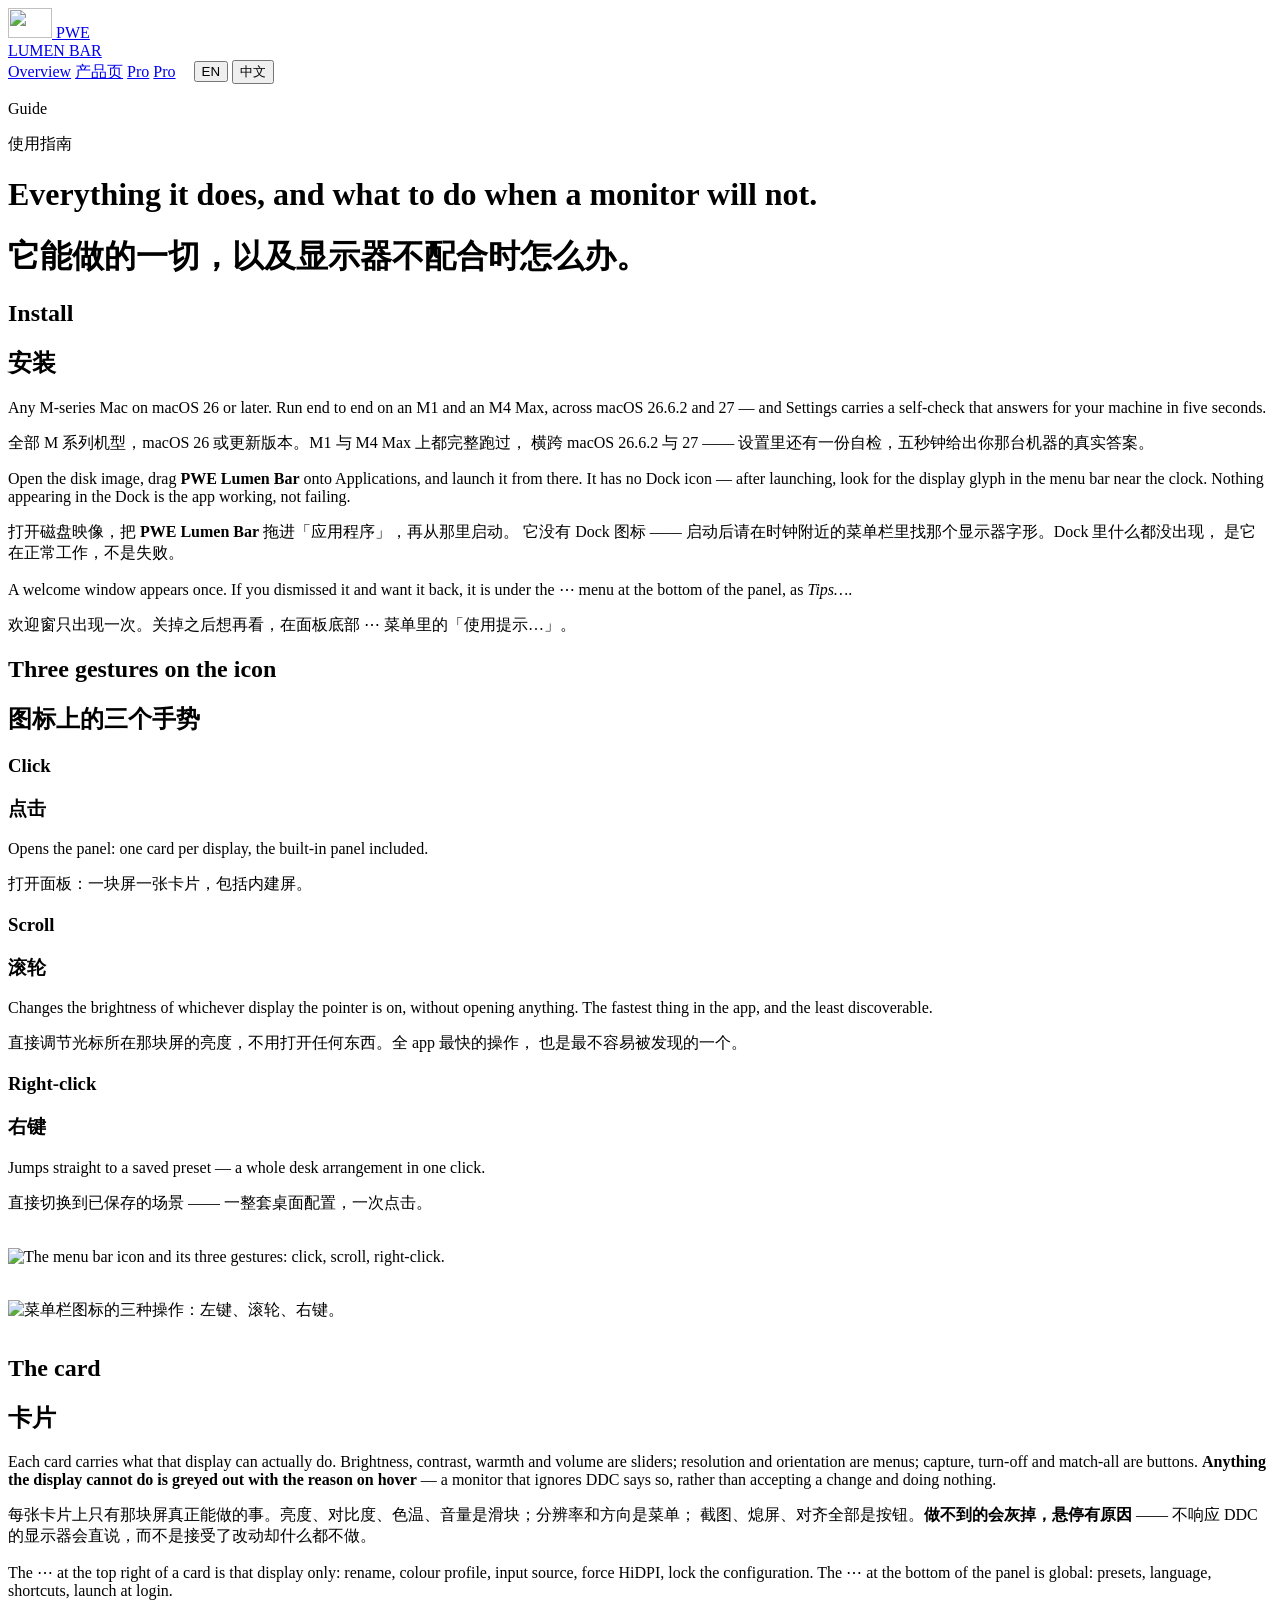
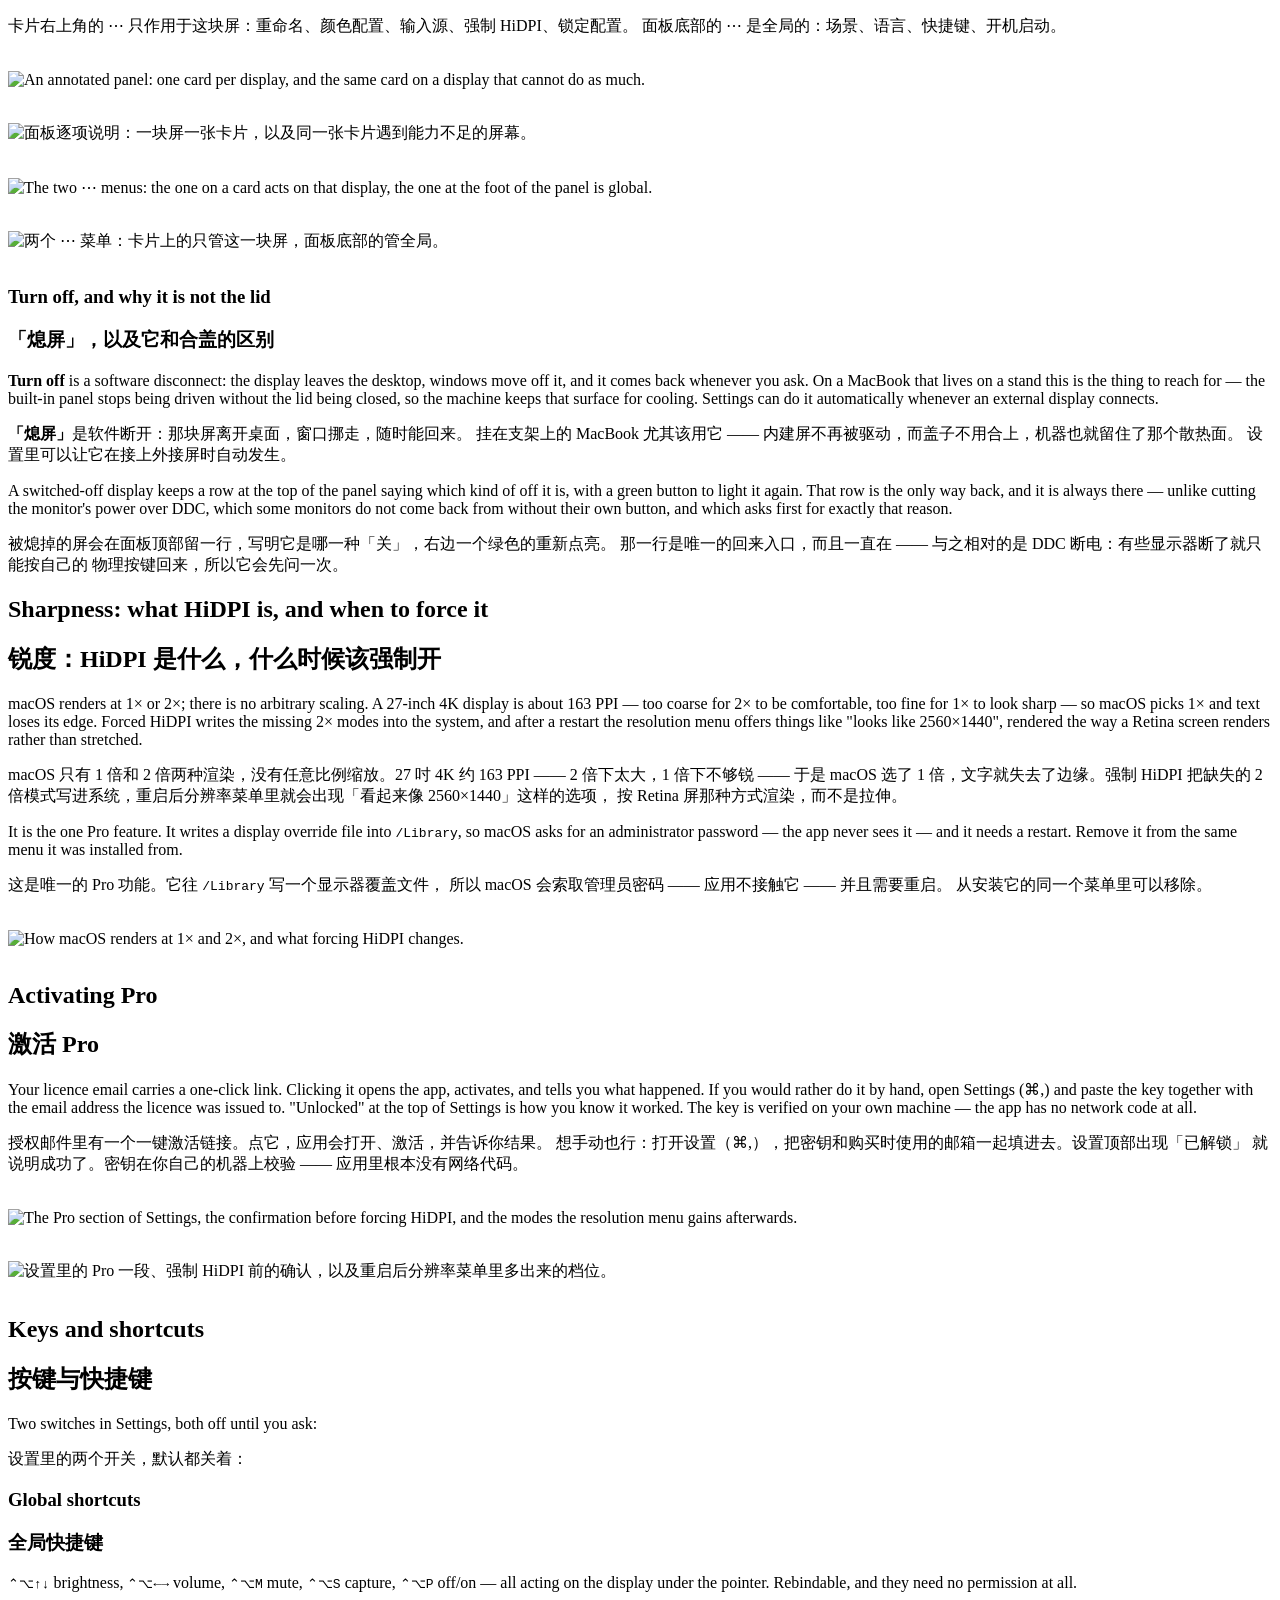
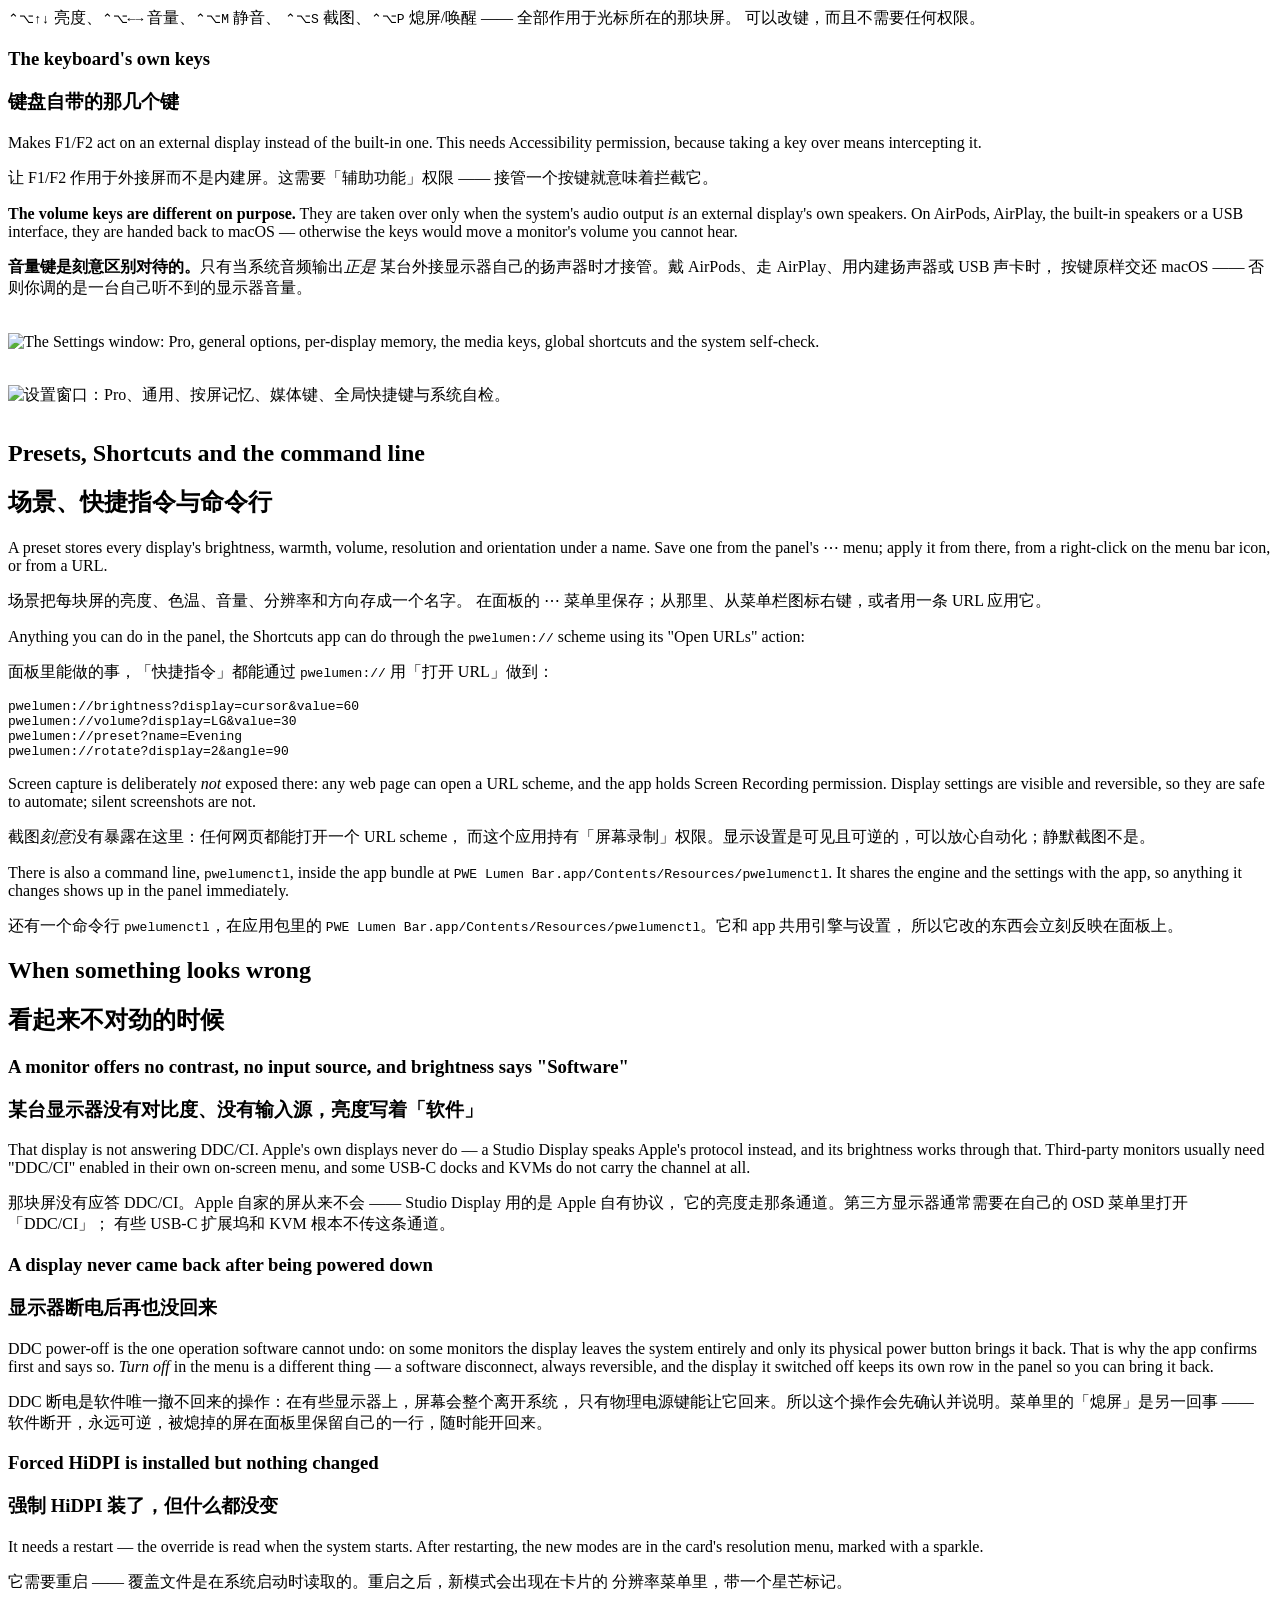
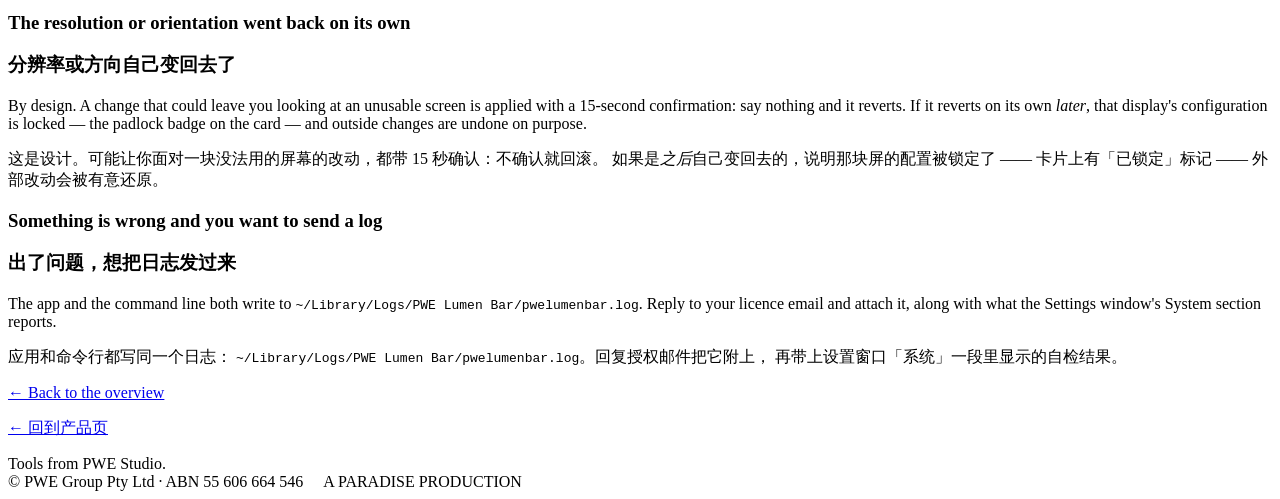
==== commit ae9bc695: "Sell switching one screen off, and put a Studio Display in the hero Turning a display off in softwar" ====
--- a/site/public/lumen/guide.html
+++ b/site/public/lumen/guide.html
@@ -135,6 +135,24 @@
     <img src="/lumen/img/guide-actions-menu.svg" alt="两个 ⋯ 菜单：卡片上的只管这一块屏，面板底部的管全局。" loading="lazy">
   </figure>
 
+  <h3 data-lang="en">Turn off, and why it is not the lid</h3>
+  <h3 data-lang="zh">「熄屏」，以及它和合盖的区别</h3>
+  <p data-lang="en"><strong>Turn off</strong> is a software disconnect: the display leaves the desktop,
+    windows move off it, and it comes back whenever you ask. On a MacBook that lives on a stand this is
+    the thing to reach for — the built-in panel stops being driven without the lid being closed, so the
+    machine keeps that surface for cooling. Settings can do it automatically whenever an external
+    display connects.</p>
+  <p data-lang="zh"><strong>「熄屏」</strong>是软件断开：那块屏离开桌面，窗口挪走，随时能回来。
+    挂在支架上的 MacBook 尤其该用它 —— 内建屏不再被驱动，而盖子不用合上，机器也就留住了那个散热面。
+    设置里可以让它在接上外接屏时自动发生。</p>
+  <p data-lang="en">A switched-off display keeps a row at the top of the panel saying which kind of off
+    it is, with a green button to light it again. That row is the only way back, and it is always
+    there — unlike cutting the monitor's power over DDC, which some monitors do not come back from
+    without their own button, and which asks first for exactly that reason.</p>
+  <p data-lang="zh">被熄掉的屏会在面板顶部留一行，写明它是哪一种「关」，右边一个绿色的重新点亮。
+    那一行是唯一的回来入口，而且一直在 —— 与之相对的是 DDC 断电：有些显示器断了就只能按自己的
+    物理按键回来，所以它会先问一次。</p>
+
   <h2 data-lang="en">Sharpness: what HiDPI is, and when to force it</h2>
   <h2 data-lang="zh">锐度：HiDPI 是什么，什么时候该强制开</h2>
   <p data-lang="en">macOS renders at 1× or 2×; there is no arbitrary scaling. A 27-inch 4K display is
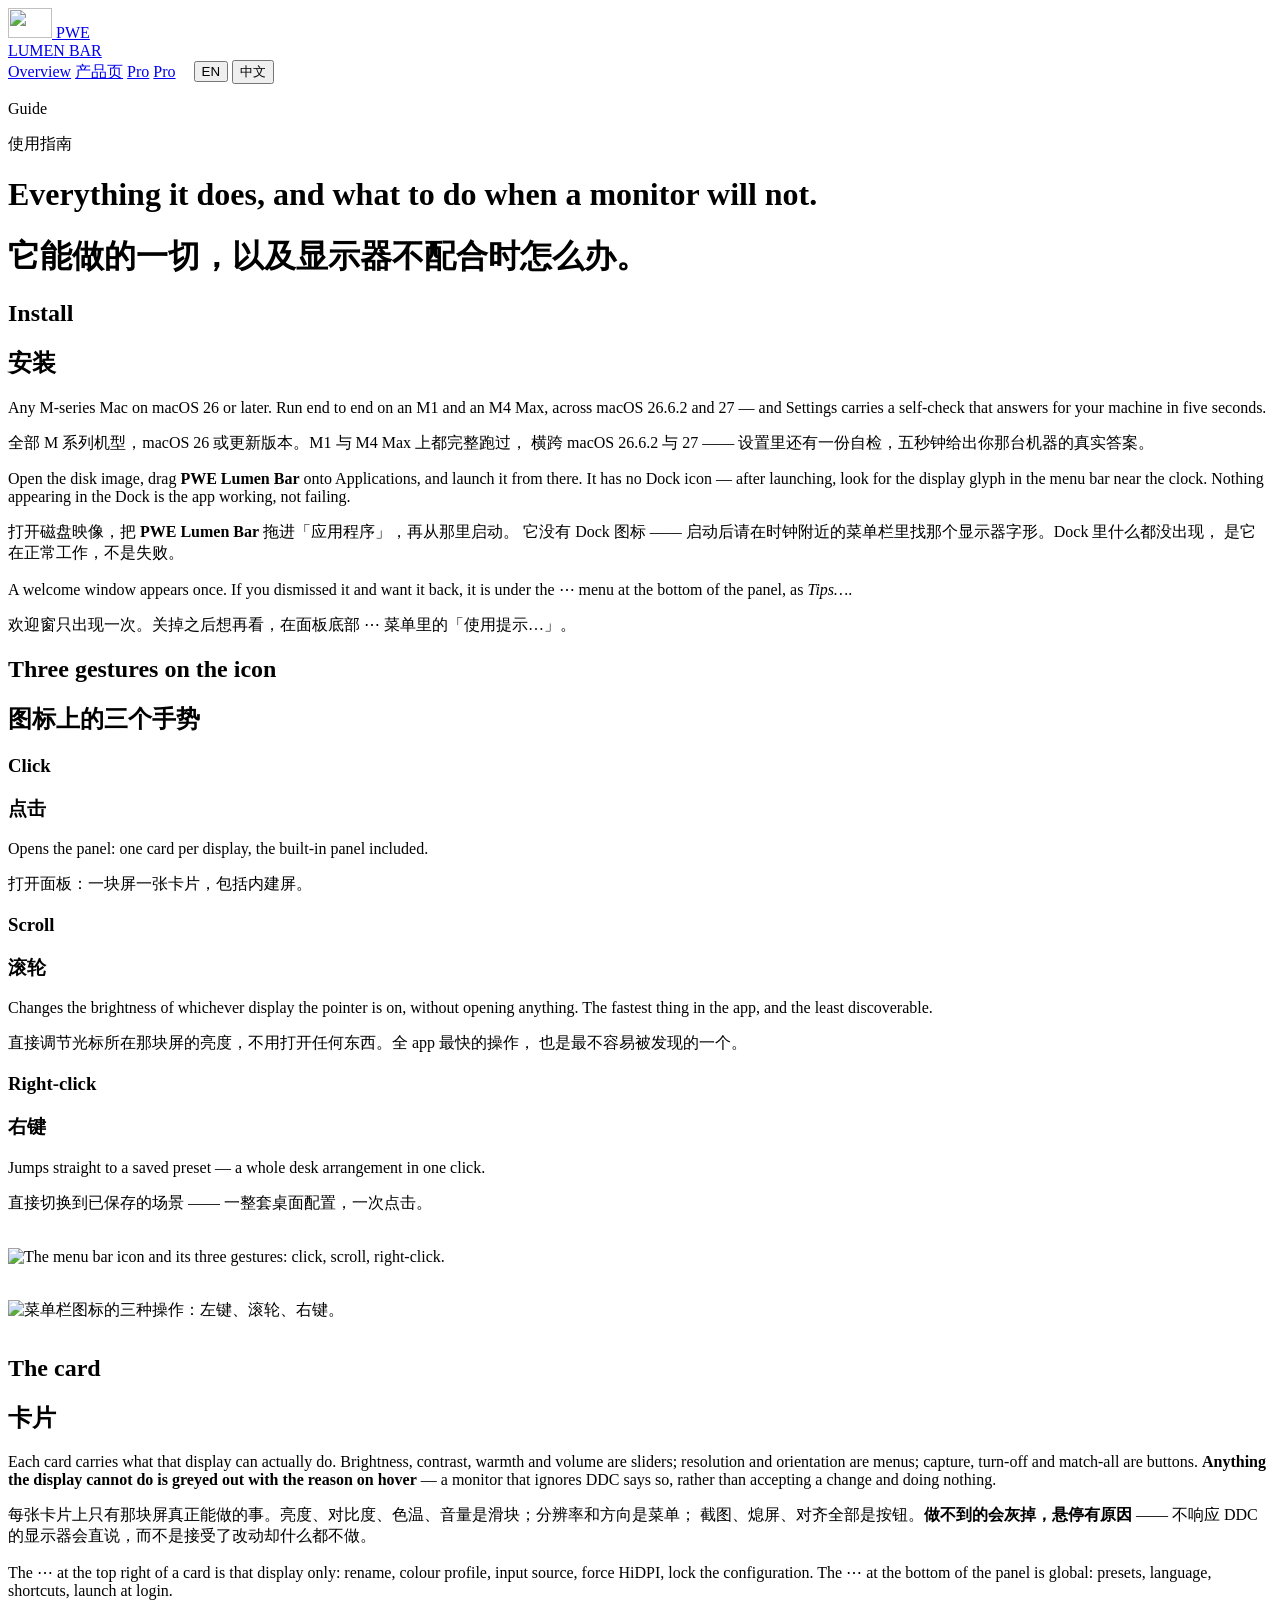
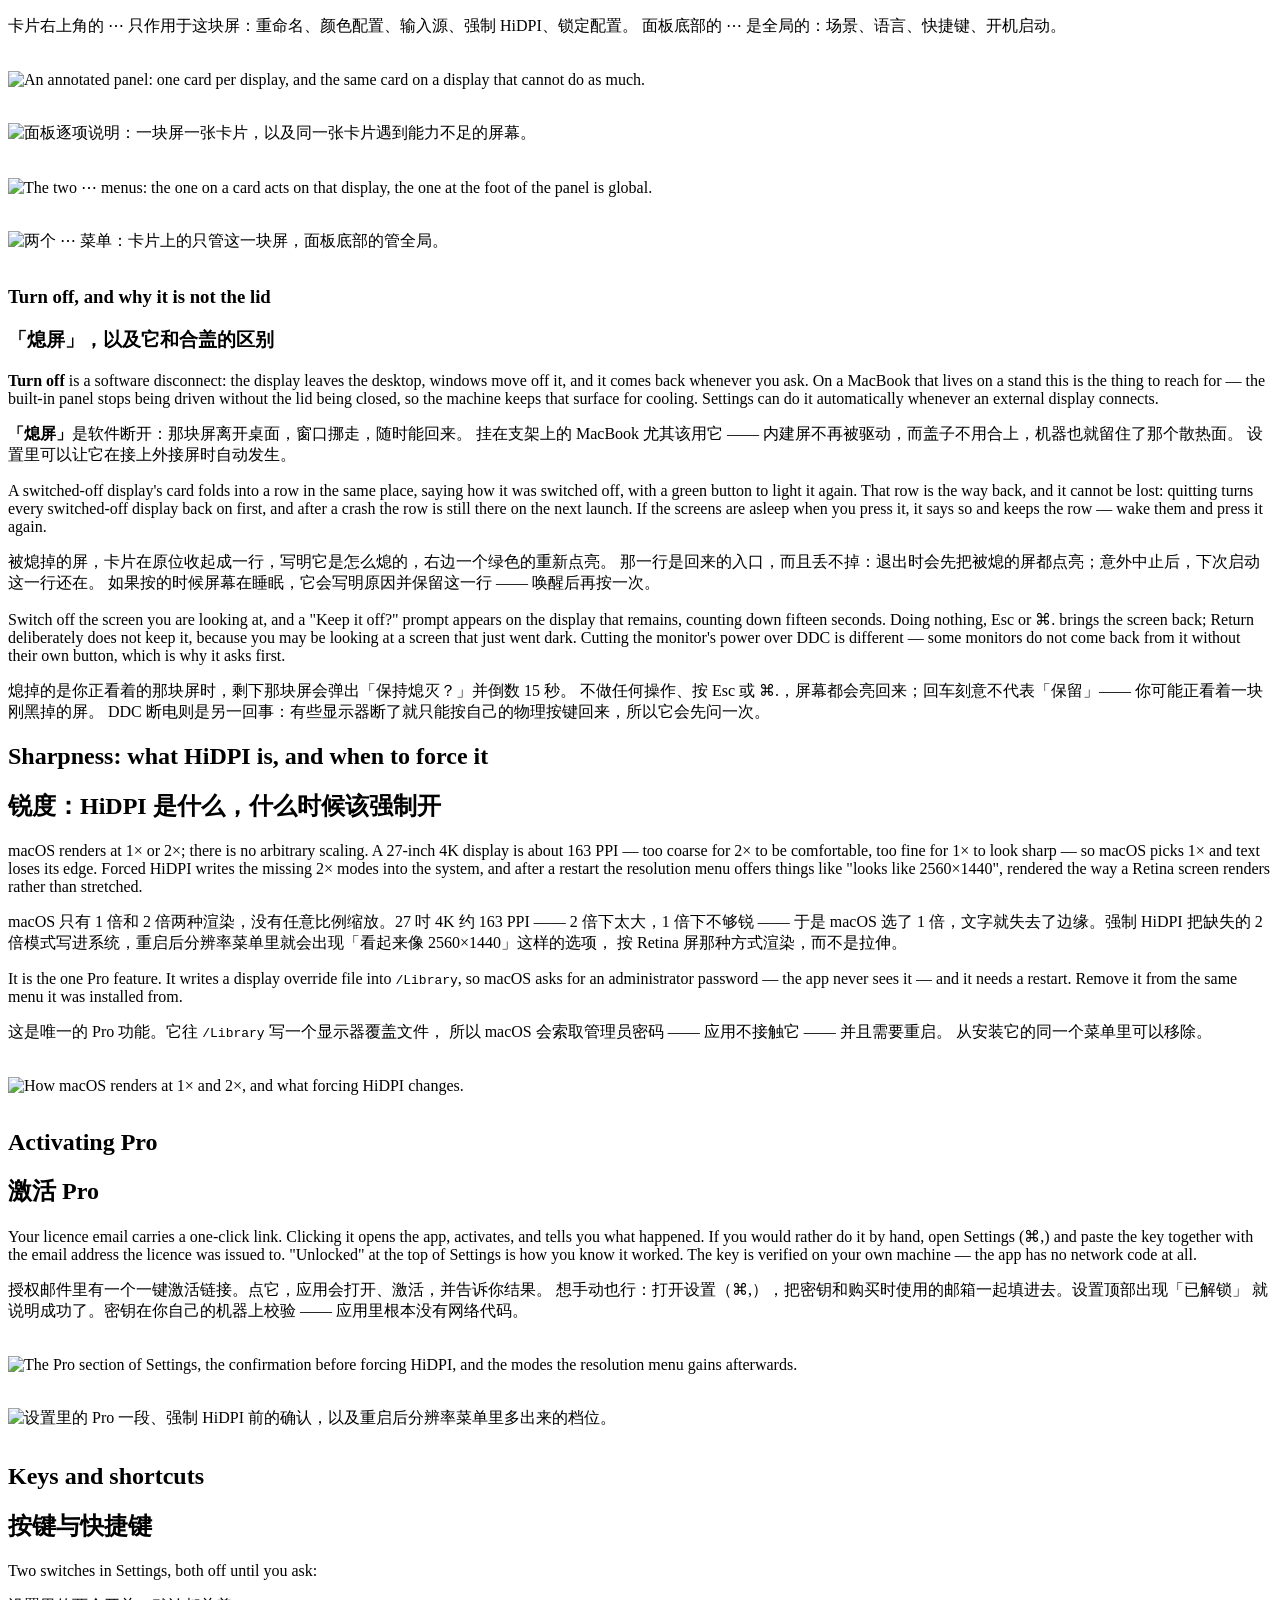
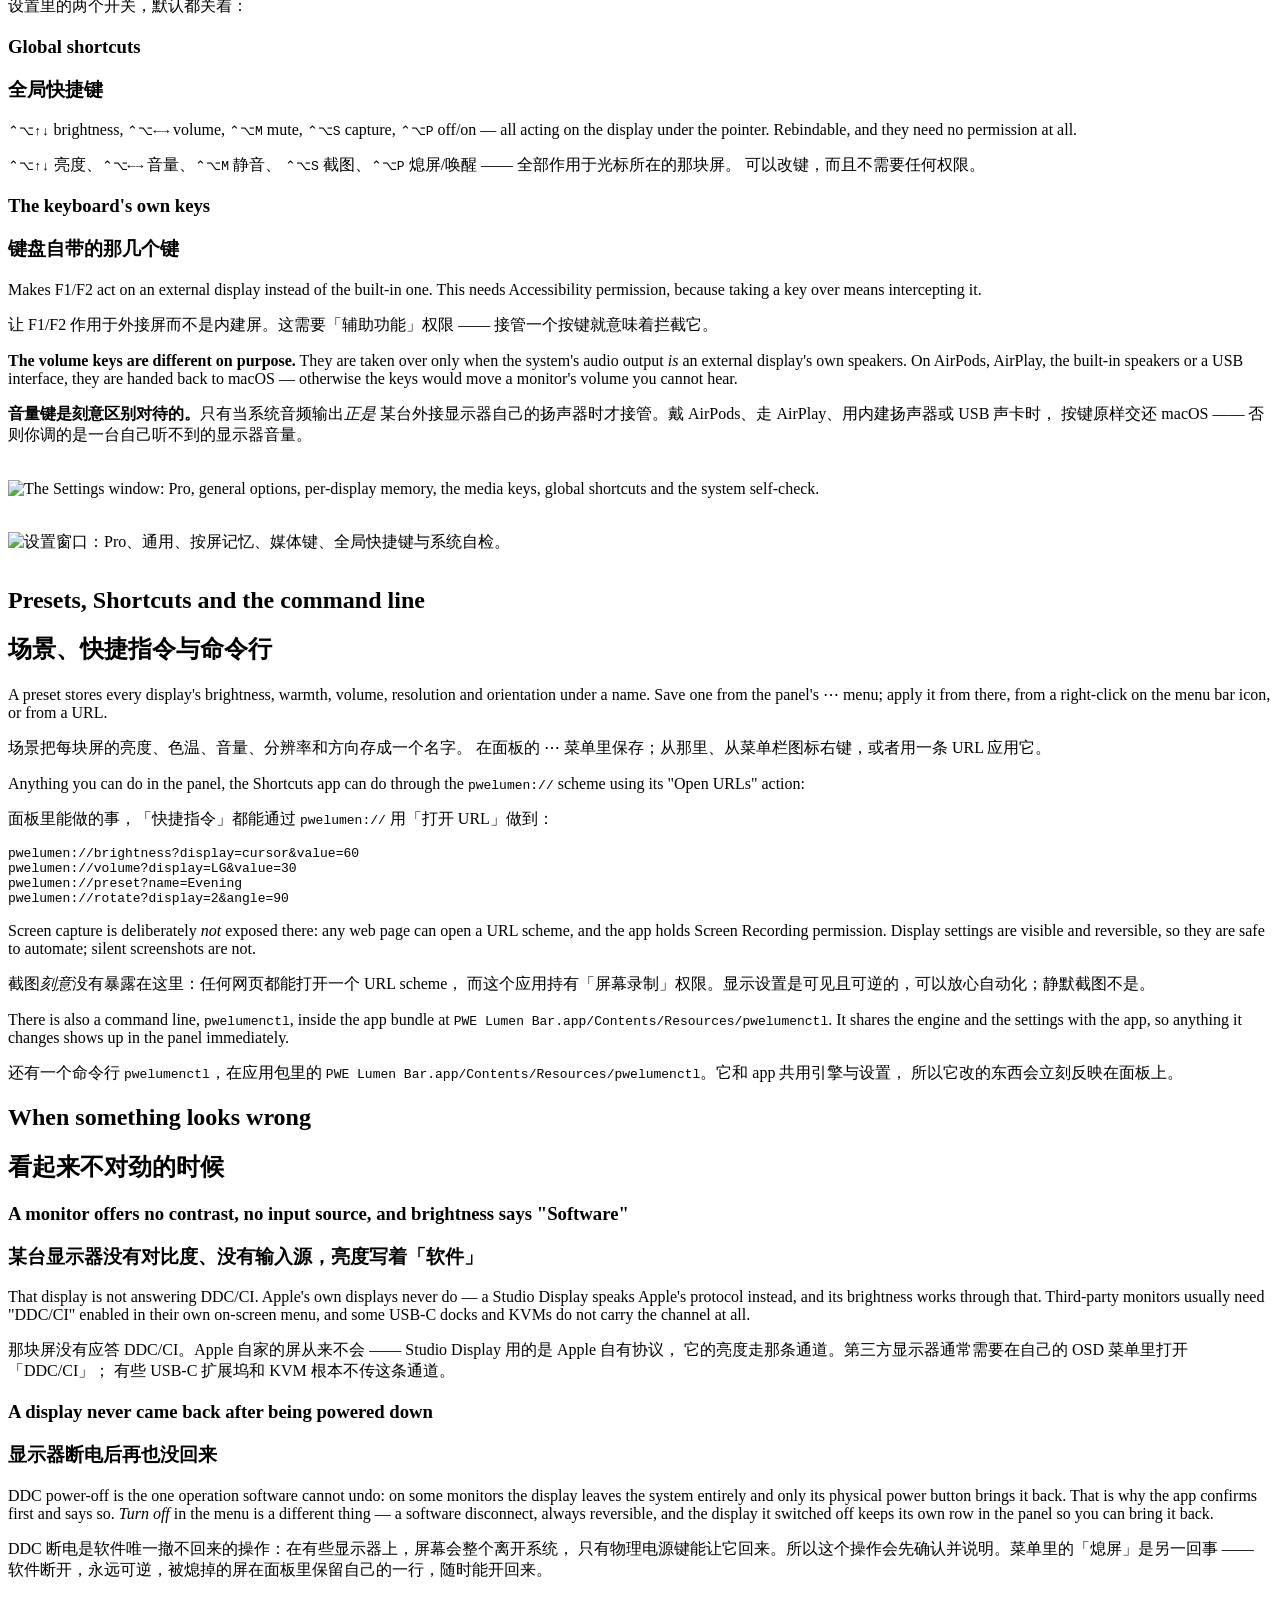
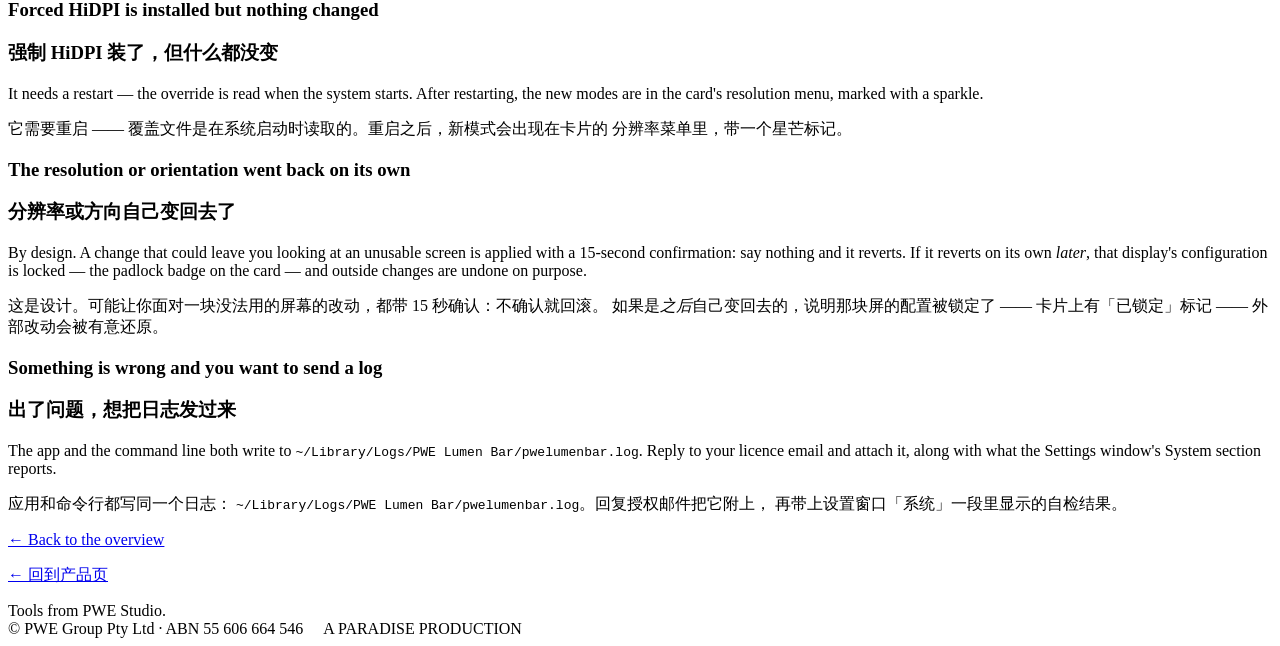
==== commit 5c547852: "Make a switched-off display impossible to lose A display taken off the desktop was remembered only i" ====
--- a/site/public/lumen/guide.html
+++ b/site/public/lumen/guide.html
@@ -145,13 +145,22 @@
   <p data-lang="zh"><strong>「熄屏」</strong>是软件断开：那块屏离开桌面，窗口挪走，随时能回来。
     挂在支架上的 MacBook 尤其该用它 —— 内建屏不再被驱动，而盖子不用合上，机器也就留住了那个散热面。
     设置里可以让它在接上外接屏时自动发生。</p>
-  <p data-lang="en">A switched-off display keeps a row at the top of the panel saying which kind of off
-    it is, with a green button to light it again. That row is the only way back, and it is always
-    there — unlike cutting the monitor's power over DDC, which some monitors do not come back from
-    without their own button, and which asks first for exactly that reason.</p>
-  <p data-lang="zh">被熄掉的屏会在面板顶部留一行，写明它是哪一种「关」，右边一个绿色的重新点亮。
-    那一行是唯一的回来入口，而且一直在 —— 与之相对的是 DDC 断电：有些显示器断了就只能按自己的
-    物理按键回来，所以它会先问一次。</p>
+  <p data-lang="en">A switched-off display's card folds into a row in the same place, saying how it was
+    switched off, with a green button to light it again. That row is the way back, and it cannot be
+    lost: quitting turns every switched-off display back on first, and after a crash the row is still
+    there on the next launch. If the screens are asleep when you press it, it says so and keeps the
+    row — wake them and press it again.</p>
+  <p data-lang="zh">被熄掉的屏，卡片在原位收起成一行，写明它是怎么熄的，右边一个绿色的重新点亮。
+    那一行是回来的入口，而且丢不掉：退出时会先把被熄的屏都点亮；意外中止后，下次启动这一行还在。
+    如果按的时候屏幕在睡眠，它会写明原因并保留这一行 —— 唤醒后再按一次。</p>
+  <p data-lang="en">Switch off the screen you are looking at, and a "Keep it off?" prompt appears on the
+    display that remains, counting down fifteen seconds. Doing nothing, Esc or ⌘. brings the screen back;
+    Return deliberately does not keep it, because you may be looking at a screen that just went dark.
+    Cutting the monitor's power over DDC is different — some monitors do not come back from it without
+    their own button, which is why it asks first.</p>
+  <p data-lang="zh">熄掉的是你正看着的那块屏时，剩下那块屏会弹出「保持熄灭？」并倒数 15 秒。
+    不做任何操作、按 Esc 或 ⌘.，屏幕都会亮回来；回车刻意不代表「保留」—— 你可能正看着一块刚黑掉的屏。
+    DDC 断电则是另一回事：有些显示器断了就只能按自己的物理按键回来，所以它会先问一次。</p>
 
   <h2 data-lang="en">Sharpness: what HiDPI is, and when to force it</h2>
   <h2 data-lang="zh">锐度：HiDPI 是什么，什么时候该强制开</h2>
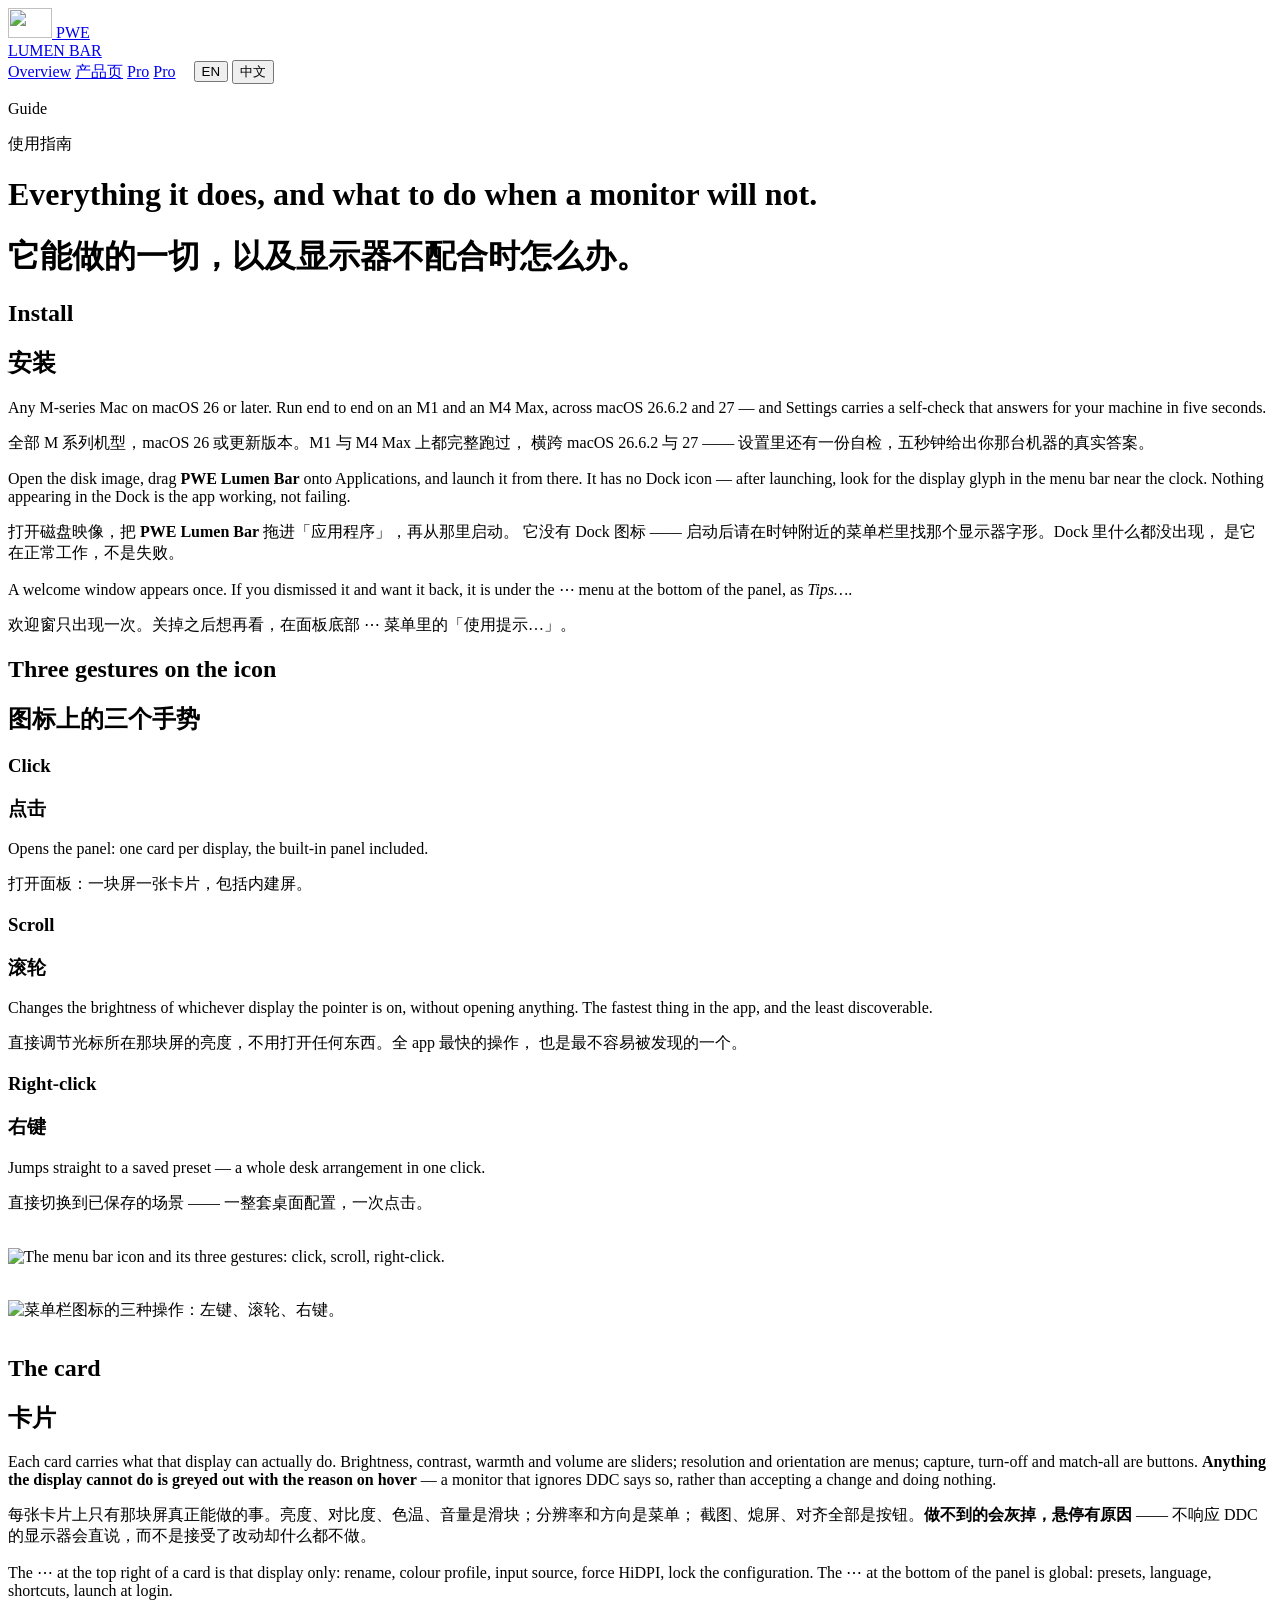
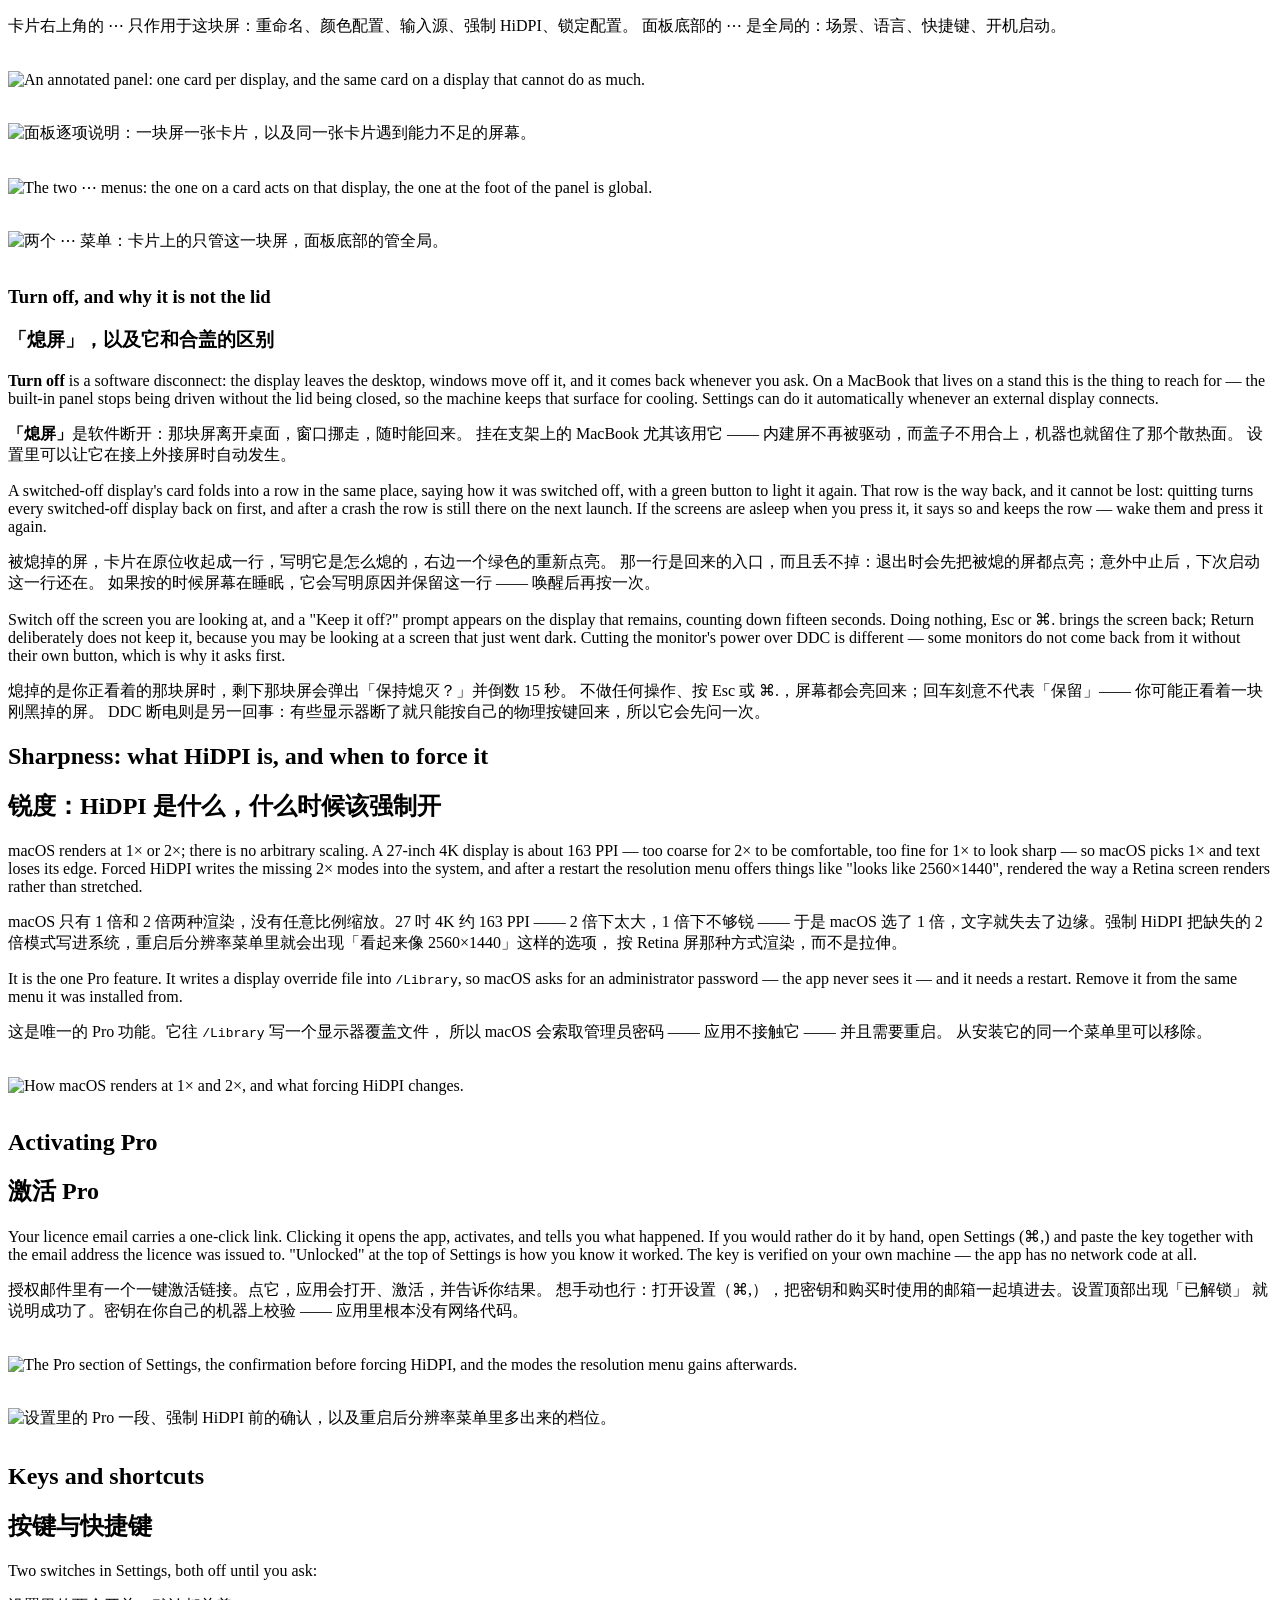
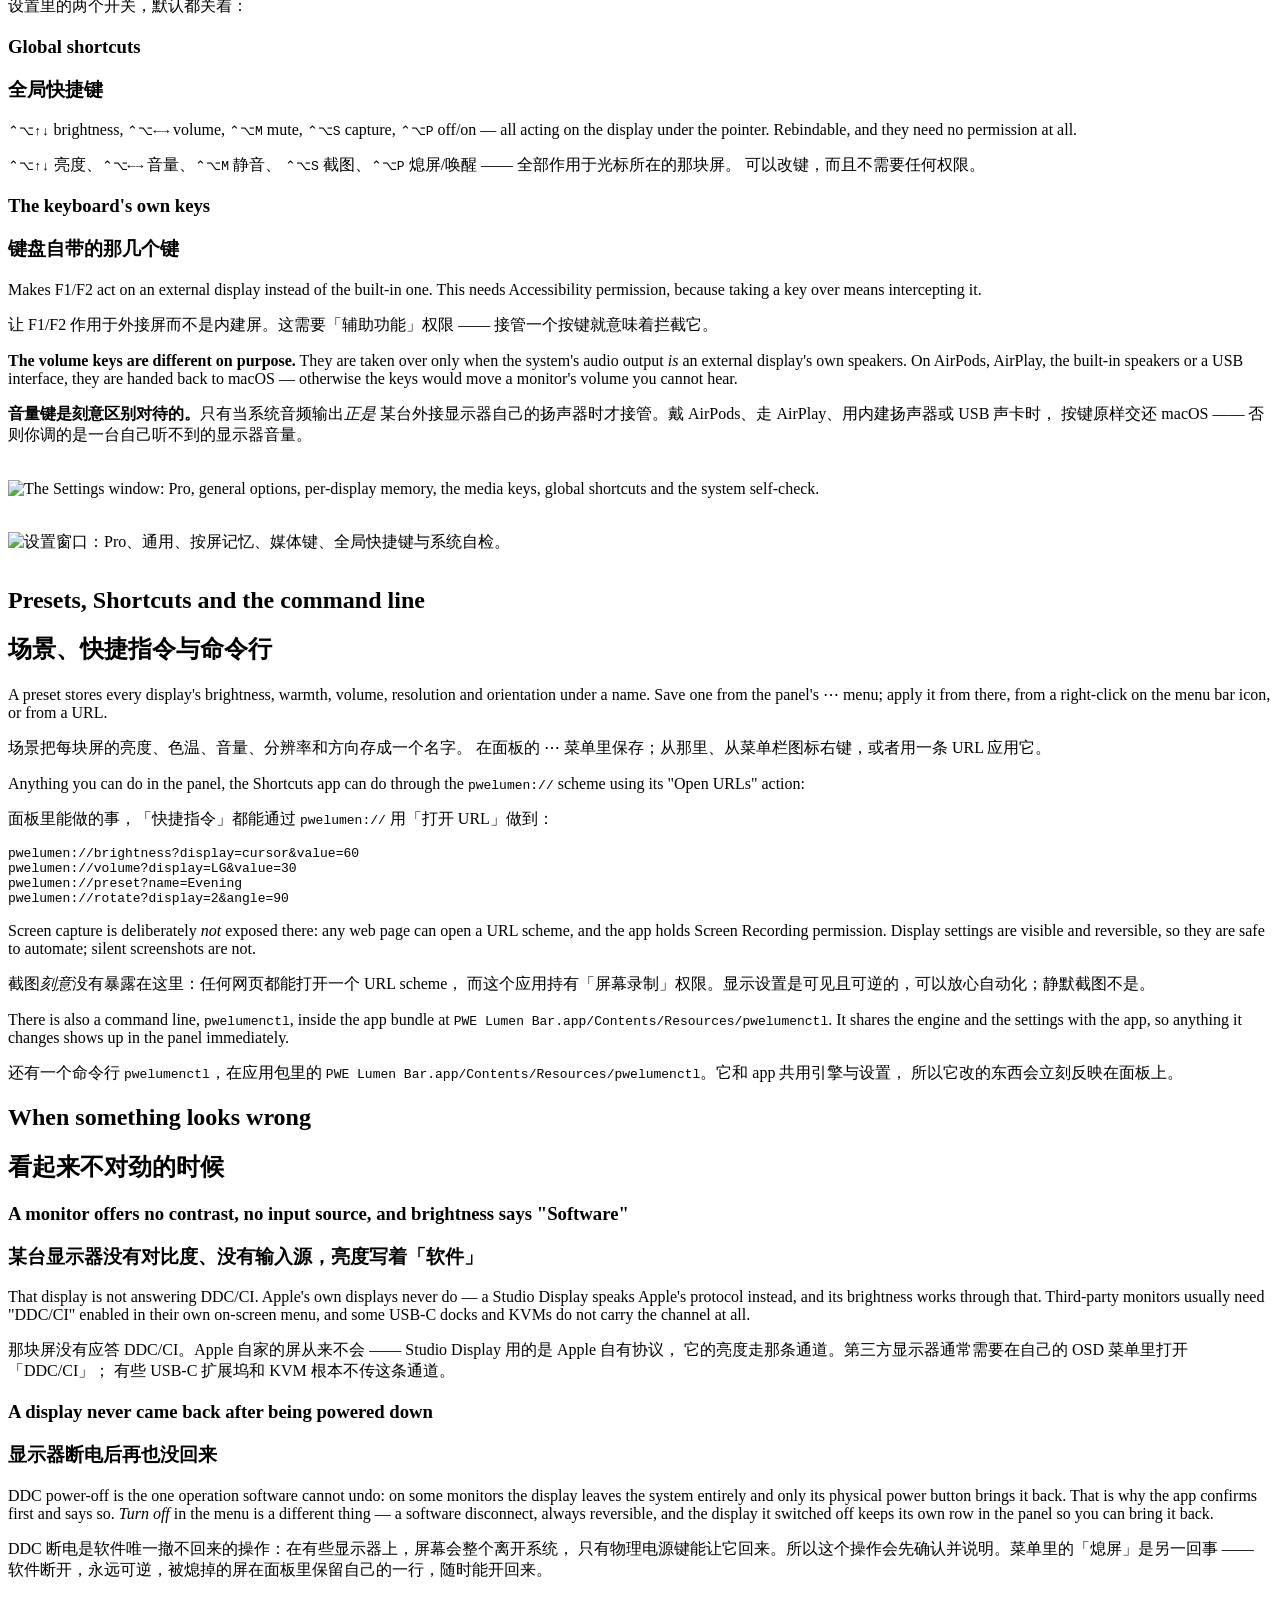
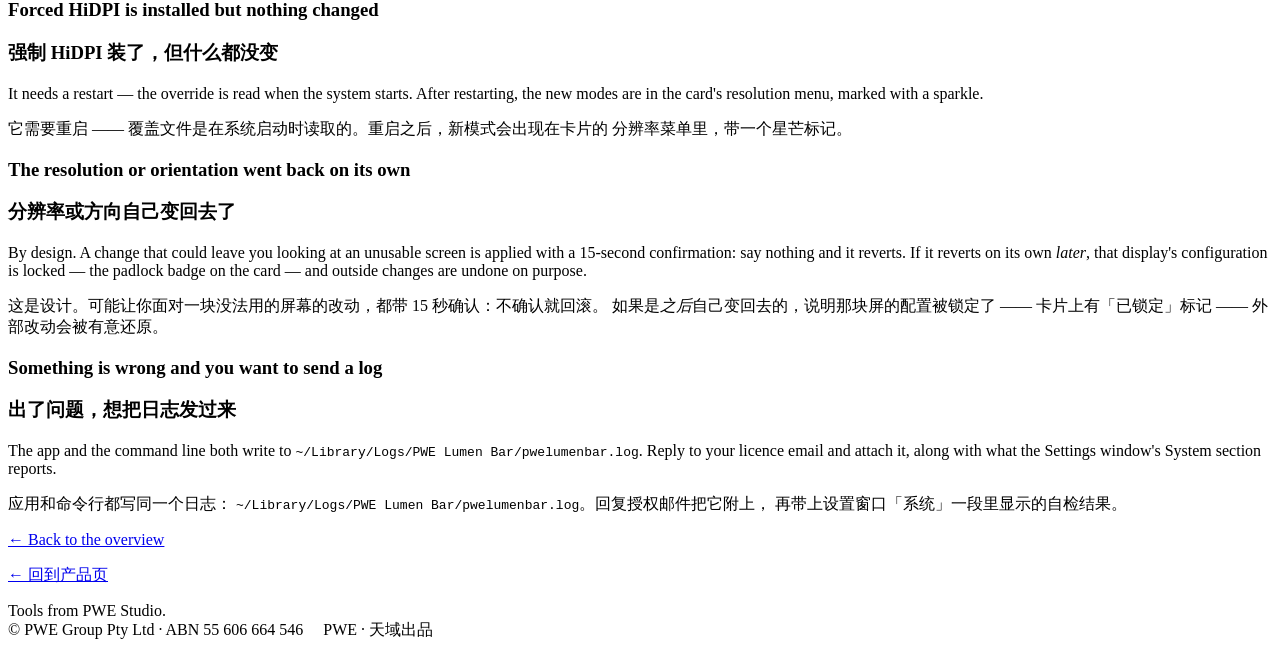
==== commit a787f694: "Brand: the house is PWE; retire the old signature and names The house became PWE · 天域 in brand stand" ====
--- a/site/public/lumen/guide.html
+++ b/site/public/lumen/guide.html
@@ -323,7 +323,7 @@
 
 <footer class="wrap wide">
   <span><span class="sig">Tools from PWE Studio.</span><br>© PWE Group Pty Ltd · ABN 55 606 664 546</span>
-  <span class="credit"><img src="/wing-navy.svg" alt="" width="16" height="11">A PARADISE PRODUCTION</span>
+  <span class="credit"><img src="/wing-navy.svg" alt="" width="16" height="11">PWE · <span class="han">天域出品</span></span>
 </footer>
 
 <script>
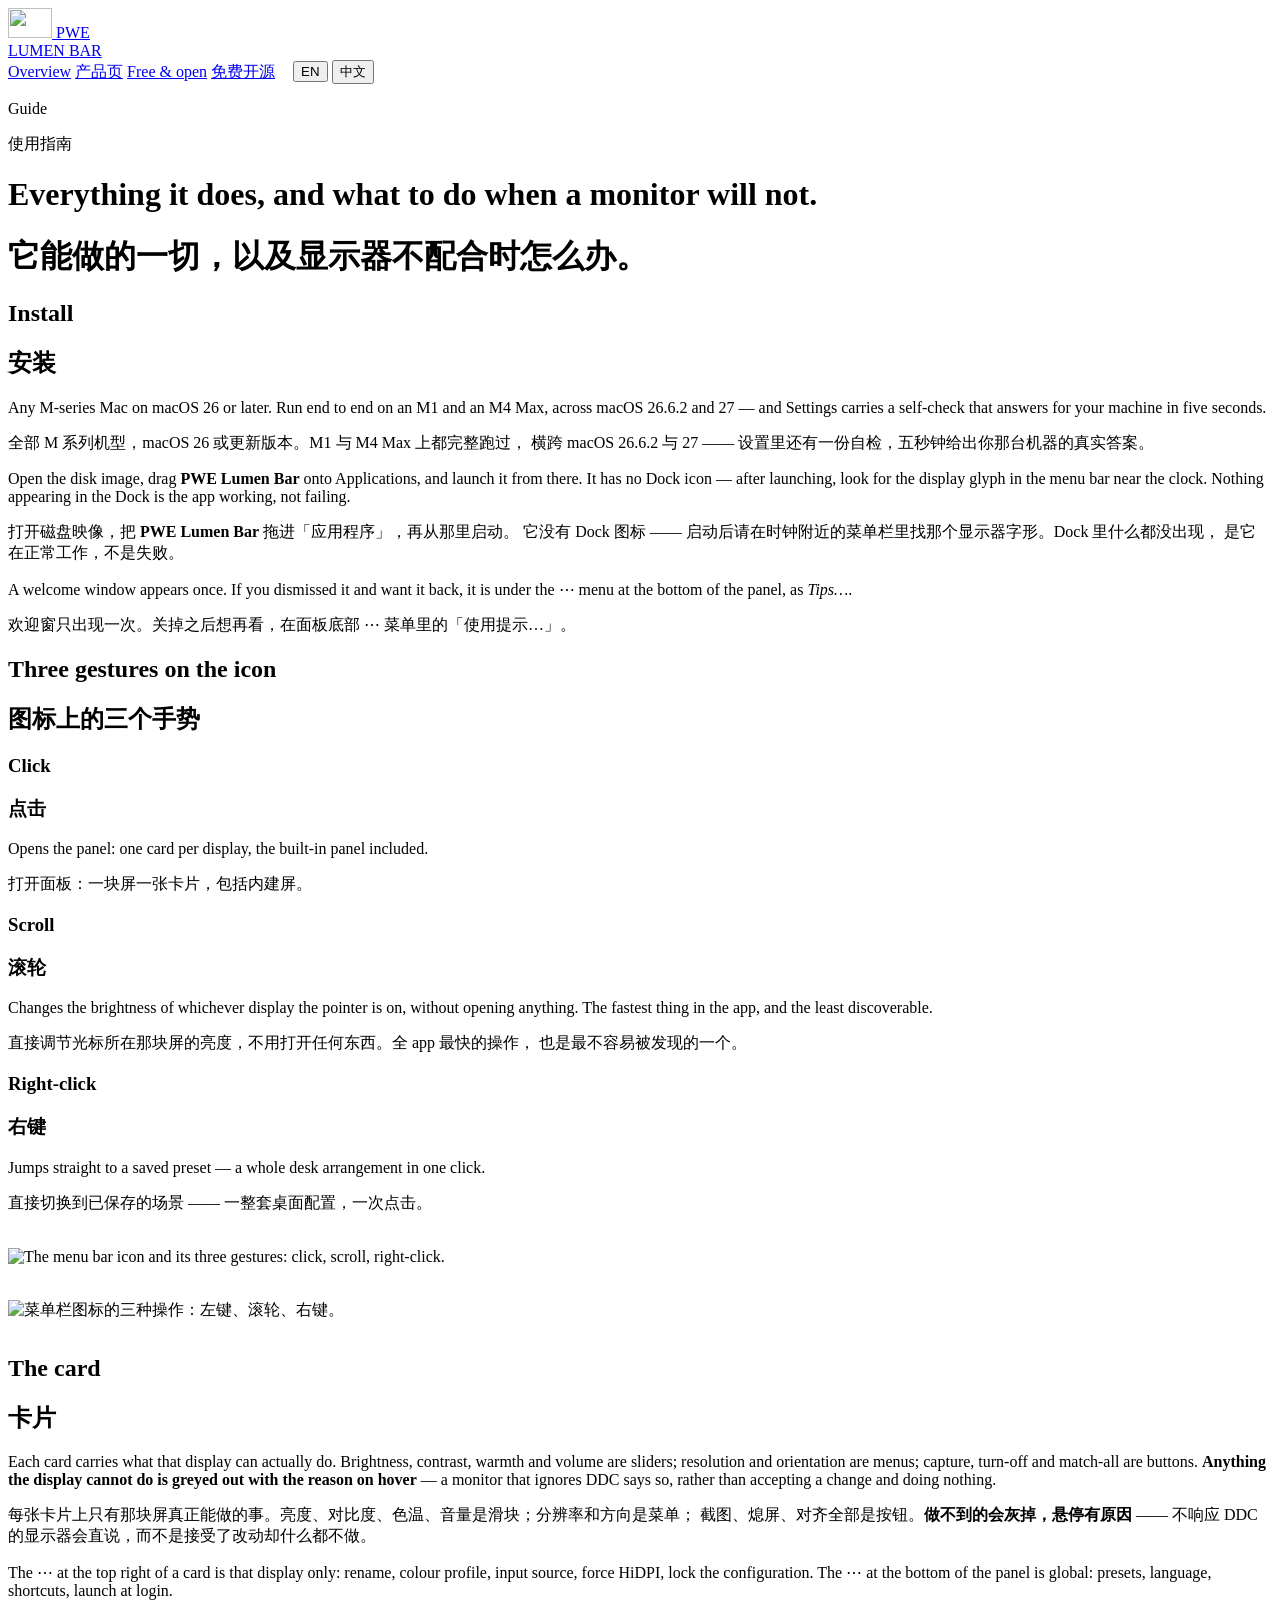
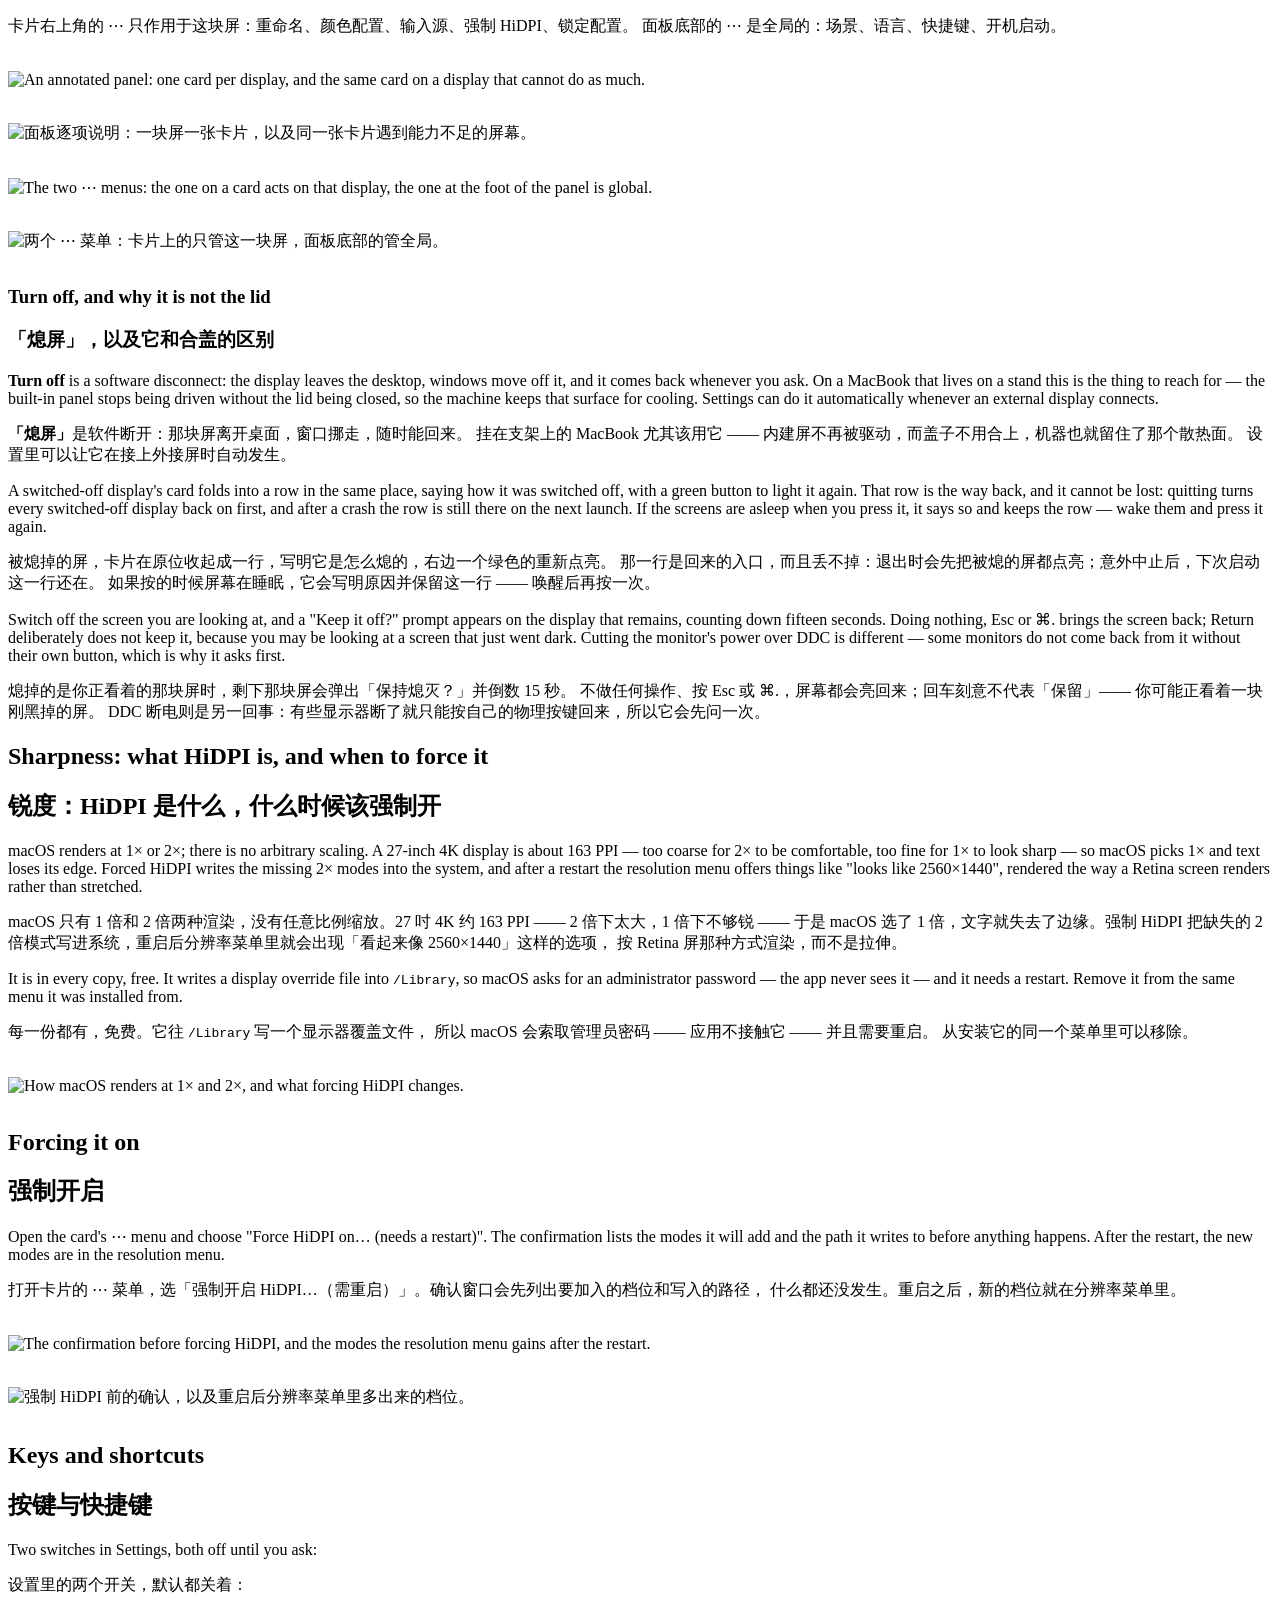
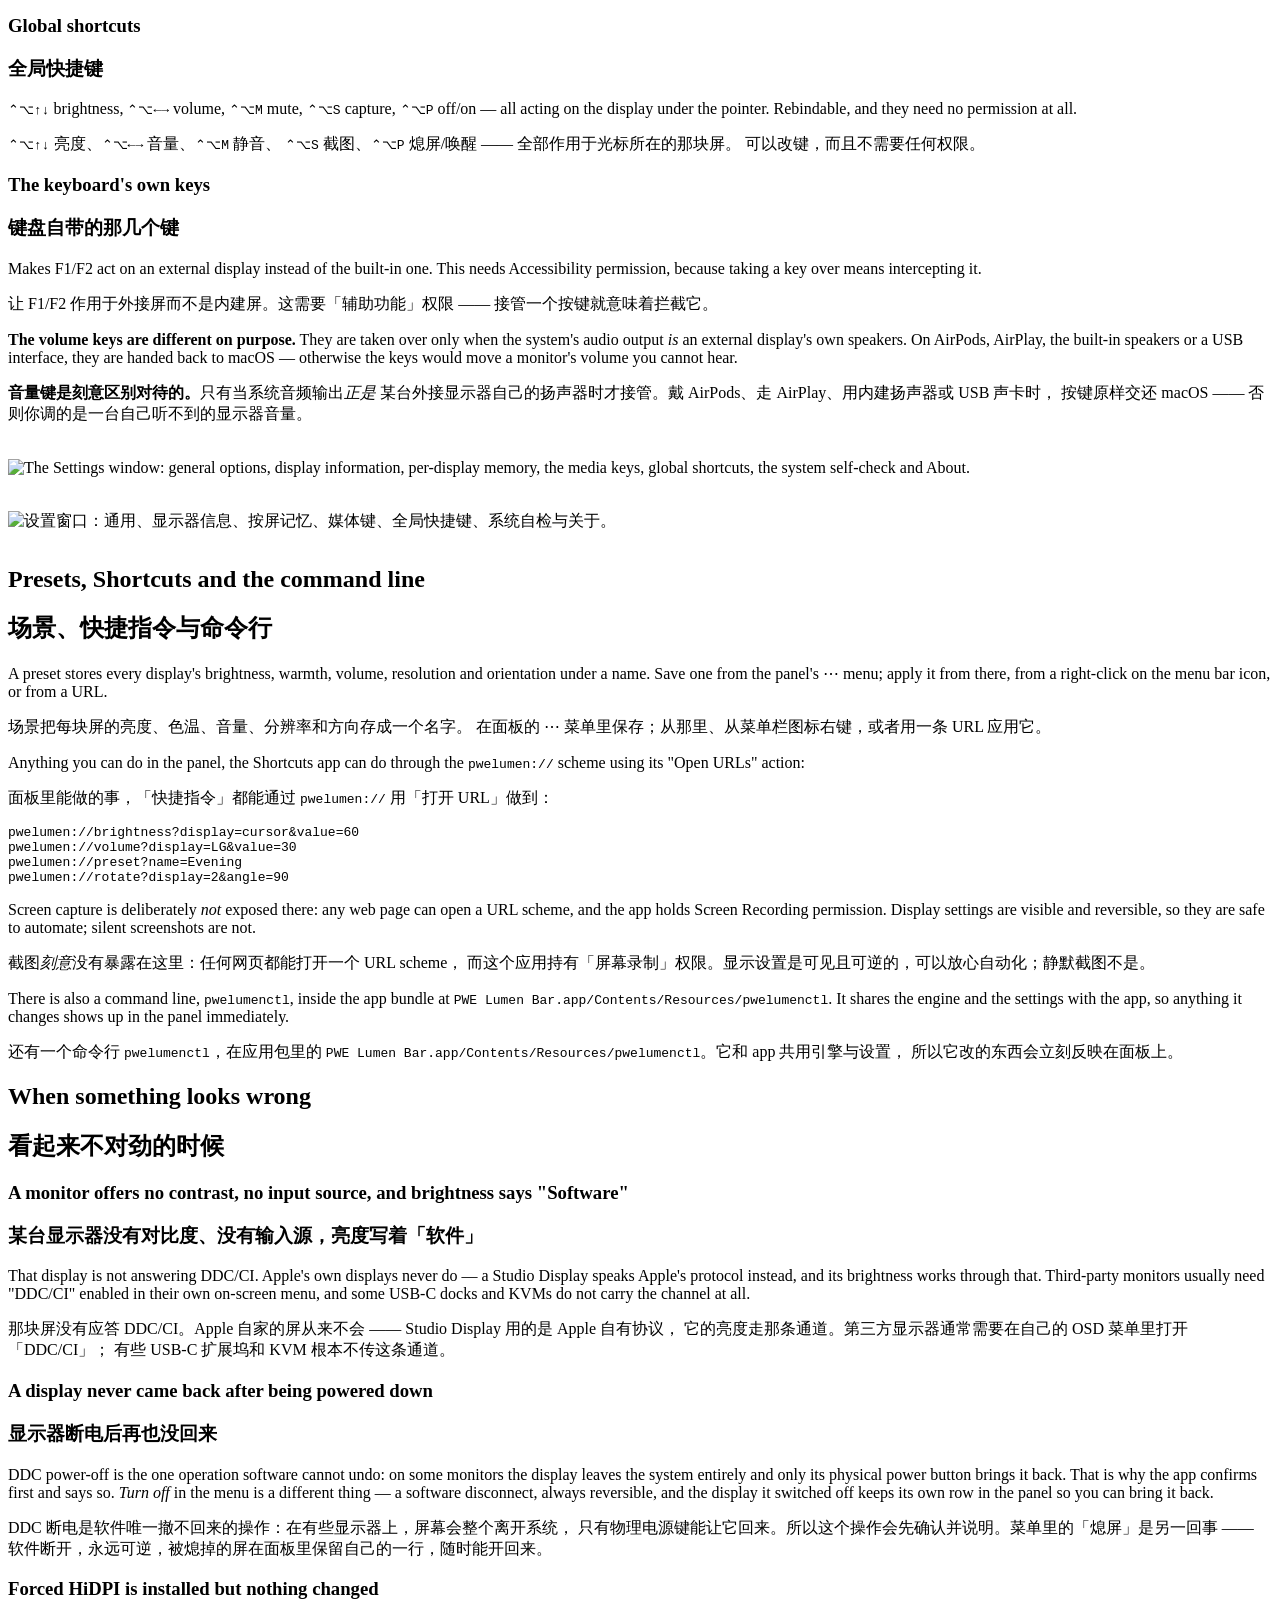
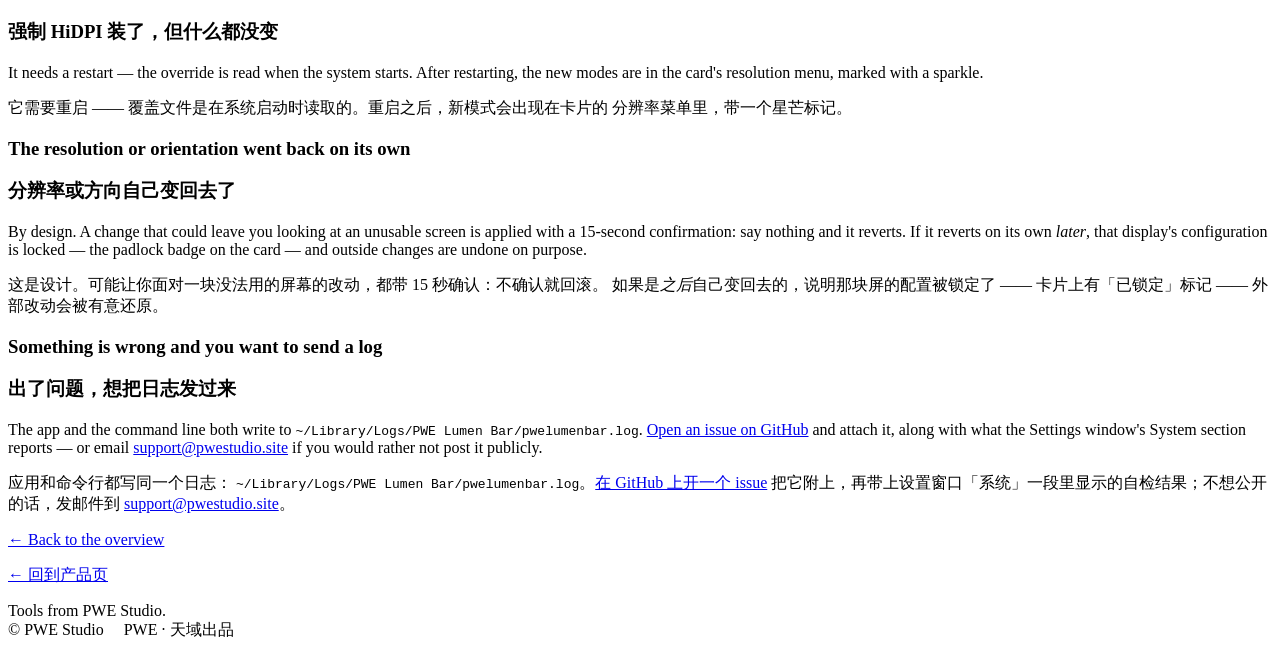
==== commit a93a9bac: "Free and open source: drop Pro, MIT licence, one link to support PWE Every feature is free, forced H" ====
--- a/site/public/lumen/guide.html
+++ b/site/public/lumen/guide.html
@@ -8,7 +8,7 @@
 <link rel="preconnect" href="https://fonts.googleapis.com">
 <link rel="preconnect" href="https://fonts.gstatic.com" crossorigin>
 <link href="https://fonts.googleapis.com/css2?family=Inter:wght@400;500;600&family=Playfair+Display:wght@500;600&display=swap" rel="stylesheet">
-<link rel="stylesheet" href="/style.css">
+<link rel="stylesheet" href="/style.css?v=55a2bdc6d2">
 <link rel="icon" href="/favicon.ico" sizes="any">
 <link rel="icon" href="/favicon.svg" type="image/svg+xml">
 <link rel="apple-touch-icon" href="/apple-touch-icon.png">
@@ -39,8 +39,8 @@
         <nav>
           <a href="/lumen" data-lang="en">Overview</a>
           <a href="/lumen" data-lang="zh">产品页</a>
-          <a href="/lumen#pro" data-lang="en">Pro</a>
-          <a href="/lumen#pro" data-lang="zh">Pro</a>
+          <a href="/lumen#open" data-lang="en">Free &amp; open</a>
+          <a href="/lumen#open" data-lang="zh">免费开源</a>
         </nav>
         <div class="langs">
           <button type="button" data-set="en" aria-pressed="true">EN</button>
@@ -173,10 +173,10 @@
     2 倍下太大，1 倍下不够锐 —— 于是 macOS 选了 1 倍，文字就失去了边缘。强制 HiDPI 把缺失的
     2 倍模式写进系统，重启后分辨率菜单里就会出现「看起来像 2560×1440」这样的选项，
     按 Retina 屏那种方式渲染，而不是拉伸。</p>
-  <p data-lang="en">It is the one Pro feature. It writes a display override file into <code>/Library</code>,
+  <p data-lang="en">It is in every copy, free. It writes a display override file into <code>/Library</code>,
     so macOS asks for an administrator password — the app never sees it — and it needs a restart. Remove
     it from the same menu it was installed from.</p>
-  <p data-lang="zh">这是唯一的 Pro 功能。它往 <code>/Library</code> 写一个显示器覆盖文件，
+  <p data-lang="zh">每一份都有，免费。它往 <code>/Library</code> 写一个显示器覆盖文件，
     所以 macOS 会索取管理员密码 —— 应用不接触它 —— 并且需要重启。
     从安装它的同一个菜单里可以移除。</p>
 
@@ -184,21 +184,19 @@
     <img src="/lumen/img/hidpi-explained.svg" alt="How macOS renders at 1× and 2×, and what forcing HiDPI changes." loading="lazy">
   </figure>
 
-  <h2 data-lang="en">Activating Pro</h2>
-  <h2 data-lang="zh">激活 Pro</h2>
-  <p data-lang="en">Your licence email carries a one-click link. Clicking it opens the app, activates, and
-    tells you what happened. If you would rather do it by hand, open Settings (⌘,) and paste the key
-    together with the email address the licence was issued to. "Unlocked" at the top of Settings is how
-    you know it worked. The key is verified on your own machine — the app has no network code at all.</p>
-  <p data-lang="zh">授权邮件里有一个一键激活链接。点它，应用会打开、激活，并告诉你结果。
-    想手动也行：打开设置（⌘,），把密钥和购买时使用的邮箱一起填进去。设置顶部出现「已解锁」
-    就说明成功了。密钥在你自己的机器上校验 —— 应用里根本没有网络代码。</p>
-
-  <figure class="lb-figure" data-lang="en">
-    <img src="/lumen/img/guide-pro-en.svg" alt="The Pro section of Settings, the confirmation before forcing HiDPI, and the modes the resolution menu gains afterwards." loading="lazy">
-  </figure>
-  <figure class="lb-figure" data-lang="zh">
-    <img src="/lumen/img/guide-pro.svg" alt="设置里的 Pro 一段、强制 HiDPI 前的确认，以及重启后分辨率菜单里多出来的档位。" loading="lazy">
+  <h2 data-lang="en">Forcing it on</h2>
+  <h2 data-lang="zh">强制开启</h2>
+  <p data-lang="en">Open the card's ⋯ menu and choose "Force HiDPI on… (needs a restart)". The confirmation
+    lists the modes it will add and the path it writes to before anything happens. After the restart,
+    the new modes are in the resolution menu.</p>
+  <p data-lang="zh">打开卡片的 ⋯ 菜单，选「强制开启 HiDPI…（需重启）」。确认窗口会先列出要加入的档位和写入的路径，
+    什么都还没发生。重启之后，新的档位就在分辨率菜单里。</p>
+
+  <figure class="lb-figure" data-lang="en">
+    <img src="/lumen/img/guide-hidpi-en.svg" alt="The confirmation before forcing HiDPI, and the modes the resolution menu gains after the restart." loading="lazy">
+  </figure>
+  <figure class="lb-figure" data-lang="zh">
+    <img src="/lumen/img/guide-hidpi.svg" alt="强制 HiDPI 前的确认，以及重启后分辨率菜单里多出来的档位。" loading="lazy">
   </figure>
 
   <h2 data-lang="en">Keys and shortcuts</h2>
@@ -234,10 +232,10 @@
     按键原样交还 macOS —— 否则你调的是一台自己听不到的显示器音量。</p>
 
   <figure class="lb-figure" data-lang="en">
-    <img src="/lumen/img/guide-settings-en.svg" alt="The Settings window: Pro, general options, per-display memory, the media keys, global shortcuts and the system self-check." loading="lazy">
-  </figure>
-  <figure class="lb-figure" data-lang="zh">
-    <img src="/lumen/img/guide-settings.svg" alt="设置窗口：Pro、通用、按屏记忆、媒体键、全局快捷键与系统自检。" loading="lazy">
+    <img src="/lumen/img/guide-settings-en.svg" alt="The Settings window: general options, display information, per-display memory, the media keys, global shortcuts, the system self-check and About." loading="lazy">
+  </figure>
+  <figure class="lb-figure" data-lang="zh">
+    <img src="/lumen/img/guide-settings.svg" alt="设置窗口：通用、显示器信息、按屏记忆、媒体键、全局快捷键、系统自检与关于。" loading="lazy">
   </figure>
 
   <h2 data-lang="en">Presets, Shortcuts and the command line</h2>
@@ -310,11 +308,13 @@
   <h3 data-lang="en">Something is wrong and you want to send a log</h3>
   <h3 data-lang="zh">出了问题，想把日志发过来</h3>
   <p data-lang="en">The app and the command line both write to
-    <code>~/Library/Logs/PWE Lumen Bar/pwelumenbar.log</code>. Reply to your licence email and attach
-    it, along with what the Settings window's System section reports.</p>
+    <code>~/Library/Logs/PWE Lumen Bar/pwelumenbar.log</code>. <a href="https://github.com/kenshinice-ai/pwe-lumen-bar/issues">Open an issue on GitHub</a>
+    and attach it, along with what the Settings window's System section reports — or email
+    <a href="mailto:support@pwestudio.site">support@pwestudio.site</a> if you would rather not post it publicly.</p>
   <p data-lang="zh">应用和命令行都写同一个日志：
-    <code>~/Library/Logs/PWE Lumen Bar/pwelumenbar.log</code>。回复授权邮件把它附上，
-    再带上设置窗口「系统」一段里显示的自检结果。</p>
+    <code>~/Library/Logs/PWE Lumen Bar/pwelumenbar.log</code>。<a href="https://github.com/kenshinice-ai/pwe-lumen-bar/issues">在 GitHub 上开一个 issue</a>
+    把它附上，再带上设置窗口「系统」一段里显示的自检结果；不想公开的话，发邮件到
+    <a href="mailto:support@pwestudio.site">support@pwestudio.site</a>。</p>
 
   <p data-lang="en"><a class="cta light" href="/lumen">← Back to the overview</a></p>
   <p data-lang="zh"><a class="cta light" href="/lumen">← 回到产品页</a></p>
@@ -322,7 +322,7 @@
 </main>
 
 <footer class="wrap wide">
-  <span><span class="sig">Tools from PWE Studio.</span><br>© PWE Group Pty Ltd · ABN 55 606 664 546</span>
+  <span><span class="sig">Tools from PWE Studio.</span><br>© PWE Studio</span>
   <span class="credit"><img src="/wing-navy.svg" alt="" width="16" height="11">PWE · <span class="han">天域出品</span></span>
 </footer>
 
@@ -344,5 +344,6 @@
   }
 })();
 </script>
+<script defer src="/assist.js?v=2018c91041"></script>
 </body>
 </html>
